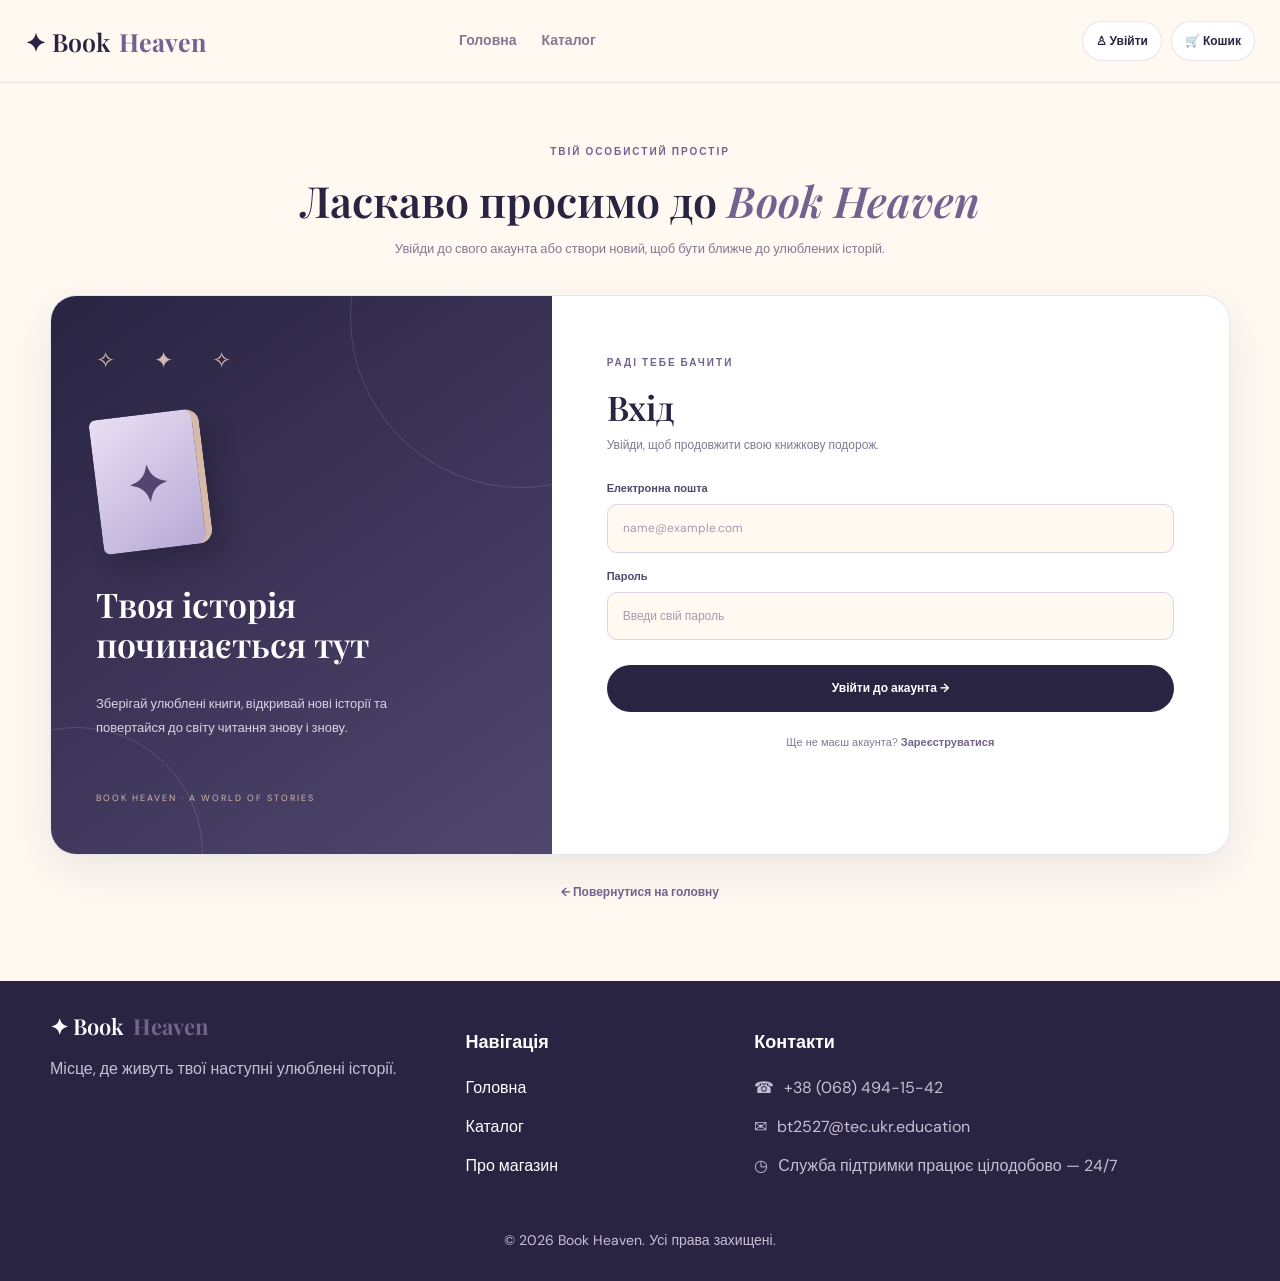
==== account.html @ 3301748d "Add files via upload" ====
<!DOCTYPE html>
<html lang="uk">
<head>
    <meta charset="UTF-8">
    <meta name="viewport" content="width=device-width, initial-scale=1.0">
    <title>Мій акаунт — Book Heaven</title>
    <link rel="stylesheet" href="css/style.css">
</head>
<body>

<header class="site-header">
    <div class="header-inner">
        <a href="index.html" class="logo">✦ Book <b>Heaven</b></a>

        <nav class="main-nav">
            <a href="index.html">Головна</a>
            <a href="catalog.html">Каталог</a>
        </nav>

        <div class="header-actions">
            <button class="header-action" id="user-button">♙ Увійти</button>
            <button class="header-action" onclick="window.location.href='cart.html'">
                🛒 Кошик
            </button>
        </div>
    </div>
</header>

<main class="account-page">

    <div class="account-heading">
        <span class="eyebrow">ТВІЙ ОСОБИСТИЙ ПРОСТІР</span>
        <h1>Ласкаво просимо до <span>Book Heaven</span></h1>
        <p>Увійди до свого акаунта або створи новий, щоб бути ближче до улюблених історій.</p>
    </div>

    <section class="account-card" id="account-card">

        <div class="account-decoration">
            <div class="account-decoration-stars">✧　✦　✧</div>
            <div class="account-decoration-book">✦</div>

            <h2>Твоя історія<br>починається тут</h2>

            <p>
                Зберігай улюблені книги, відкривай нові історії
                та повертайся до світу читання знову і знову.
            </p>

            <div class="account-decoration-bottom">
                BOOK HEAVEN · A WORLD OF STORIES
            </div>
        </div>

        <div class="account-form-side">

            <div id="auth-section">

                <span class="eyebrow" id="account-eyebrow">РАДІ ТЕБЕ БАЧИТИ</span>
                <h2 id="account-title">Вхід</h2>
                <p class="account-subtitle" id="account-subtitle">
                    Увійди, щоб продовжити свою книжкову подорож.
                </p>

                <form id="account-login-form">

                    <label for="account-login-email">Електронна пошта</label>
                    <input
                        type="email"
                        id="account-login-email"
                        placeholder="name@example.com"
                        required
                    >

                    <label for="account-login-password">Пароль</label>
                    <input
                        type="password"
                        id="account-login-password"
                        placeholder="Введи свій пароль"
                        required
                    >

                    <button class="primary-button full-button" type="submit">
                        Увійти до акаунта →
                    </button>

                    <p class="account-switch">
                        Ще не маєш акаунта?
                        <button type="button" id="show-register">
                            Зареєструватися
                        </button>
                    </p>

                </form>

                <form id="account-register-form" hidden>

                    <label for="account-register-name">Твоє ім'я</label>
                    <input
                        type="text"
                        id="account-register-name"
                        placeholder="Як до тебе звертатися?"
                        required
                    >

                    <label for="account-register-email">Електронна пошта</label>
                    <input
                        type="email"
                        id="account-register-email"
                        placeholder="name@example.com"
                        required
                    >

                    <label for="account-register-password">Пароль</label>
                    <input
                        type="password"
                        id="account-register-password"
                        placeholder="Мінімум 4 символи"
                        minlength="4"
                        required
                    >

                    <label for="account-register-confirm">Повтори пароль</label>
                    <input
                        type="password"
                        id="account-register-confirm"
                        placeholder="Введи пароль ще раз"
                        minlength="4"
                        required
                    >

                    <button class="primary-button full-button" type="submit">
                        Створити акаунт →
                    </button>

                    <p class="account-switch">
                        Вже маєш акаунт?
                        <button type="button" id="show-login">
                            Увійти
                        </button>
                    </p>

                </form>

            </div>

            <div class="account-welcome" id="account-welcome" hidden>
                <div class="account-welcome-icon">✦</div>
                <span class="eyebrow">ТИ ВЖЕ З НАМИ</span>
                <h2>Вітаємо, <span id="welcome-name"></span>!</h2>
                <p>
                    Твій особистий простір Book Heaven готовий.
                    Повертайся до каталогу та обирай наступну історію.
                </p>

                <a href="catalog.html" class="primary-button full-button">
                    Перейти до каталогу →
                </a>

                <button class="account-logout" id="account-logout">
                    Вийти з акаунта
                </button>
            </div>

            <p class="account-demo-note">
                
            </p>

        </div>
    </section>

    <a href="index.html" class="account-back">← Повернутися на головну</a>

</main>

<div id="site-footer"></div>

<script src="js/account.js"></script>
<script src="js/footer.js"></script>

</body>
</html>
---- css/style.css ----
@import url('https://fonts.googleapis.com/css2?family=DM+Sans:wght@400;500;600;700&family=Playfair+Display:wght@500;600;700&display=swap');

:root {
    --pearl: #FFF9F2;
    --mist: #E9DFF3;
    --lilac: #B7A9D5;
    --lavender: #71638F;
    --night: #292442;
    --stardust: #D6B9A8;
    --white: #fff;
    --muted: #817991;
    --line: rgba(113,99,143,.16);
    --shadow: 0 16px 45px rgba(41,36,66,.09);
}

* { box-sizing: border-box; }

html {
    scroll-behavior: smooth;
    scroll-padding-top: 105px;
}

body {
    margin: 0;
    background: var(--pearl);
    color: var(--night);
    font-family: 'DM Sans', Arial, sans-serif;
    line-height: 1.55;
}

a { color: inherit; text-decoration: none; }
button, input { font: inherit; }
button { cursor: pointer; }

.site-header {
    position: sticky;
    top: 0;
    z-index: 30;
    background: rgba(255,249,242,.96);
    backdrop-filter: blur(15px);
    border-bottom: 1px solid var(--line);
}

.header-inner {
    max-width: 1240px;
    min-height: 82px;
    margin: auto;
    padding: 12px 30px;
    display: flex;
    align-items: center;
    gap: 32px;
}

.logo {
    display: inline-flex;
    align-items: center;
    gap: 9px;
    white-space: nowrap;
    font: 600 25px 'Playfair Display', Georgia, serif;
}

.logo b { color: var(--lavender); }
.logo-mark { color: var(--stardust); font-size: 27px; }

.main-nav {
    display: flex;
    align-items: center;
    gap: 34px;
    margin: 0 auto;
}

.nav-link, .main-nav a {
    font-size: 14px;
    font-weight: 600;
    color: var(--muted);
}

.main-nav a:hover, .main-nav .active {
    color: var(--lavender);
}

.header-actions {
    display: flex;
    align-items: center;
    justify-content: flex-end;
    gap: 9px;
}

.header-action {
    display: inline-flex;
    align-items: center;
    gap: 7px;
    padding: 10px 13px;
    border: 1px solid var(--line);
    border-radius: 999px;
    background: #fff;
    color: var(--night);
    font-size: 12px;
    font-weight: 700;
    white-space: nowrap;
    transition: .2s;
}

.header-action:hover {
    background: var(--mist);
    border-color: var(--lilac);
    transform: translateY(-1px);
}

.hero {
    max-width: 1240px;
    min-height: 445px;
    margin: 30px auto 28px;
    padding: 55px 70px;
    border-radius: 30px;
    background: linear-gradient(115deg,#E9DFF3 0%,#F2EAF2 54%,#F8EDE4 100%);
    display: grid;
    grid-template-columns: 1.05fr .95fr;
    align-items: center;
    overflow: hidden;
}

.hero-copy { max-width: 590px; position: relative; z-index: 2; }
.eyebrow { color: var(--lavender); font-size: 10px; font-weight: 700; letter-spacing: 2px; }

.hero h1 {
    margin: 14px 0 16px;
    font: 600 clamp(39px,4.6vw,59px)/1.1 'Playfair Display',Georgia,serif;
}

.hero h1 span, .section-heading h2 span,
.section-title-row h2 span, .about-content h2 span {
    color: var(--lavender);
    font-style: italic;
}

.hero-copy > p { max-width: 490px; color: #625B75; font-size: 14px; }

.hero-buttons { display: flex; align-items: center; gap: 12px; flex-wrap: wrap; }

.primary-button {
    display: inline-flex;
    align-items: center;
    justify-content: center;
    padding: 13px 22px;
    border: 0;
    border-radius: 999px;
    background: var(--night);
    color: #fff;
    font-size: 12px;
    font-weight: 700;
    transition: .2s;
}

.primary-button:hover { background: var(--lavender); transform: translateY(-2px); }

.secondary-button {
    padding: 12px 19px;
    border: 1px solid rgba(113,99,143,.3);
    border-radius: 999px;
    font-size: 12px;
    font-weight: 700;
}

.hero-note { margin-top: 25px; color: #827992; font-size: 10px; }

.hero-art { height: 320px; position: relative; display: grid; place-items: center; }
.hero-glow { position: absolute; width: 300px; height: 300px; border-radius: 50%; background: rgba(255,255,255,.48); }
.hero-orbit { position: absolute; width: 365px; height: 245px; border: 1px solid rgba(113,99,143,.2); border-radius: 50%; transform: rotate(-23deg); }

.hero-book {
    position: absolute;
    bottom: 45px;
    width: 145px;
    height: 220px;
    border-radius: 5px 12px 12px 5px;
    box-shadow: 12px 15px 24px rgba(41,36,66,.2);
    display: flex;
    flex-direction: column;
    align-items: center;
    justify-content: center;
    text-align: center;
    letter-spacing: 2px;
}

.book-one { left: calc(50% + 30px); bottom: 56px; background: #D6B9A8; color: #704E50; transform: rotate(12deg); }
.book-two { left: calc(50% - 48px); bottom: 45px; background: #8C7EA9; color: #fff; transform: rotate(5deg); }
.book-three { left: calc(50% - 122px); background: #292442; color: #F8EDE4; border-right: 8px solid #51466F; transform: rotate(-5deg); }
.hero-book span { font: 600 19px/1.35 'Playfair Display',Georgia,serif; }
.hero-book strong { font: 600 23px/1.15 'Playfair Display',Georgia,serif; }
.hero-book small { margin-top: 14px; font-size: 8px; }
.cover-flower { font-size: 28px; color: var(--stardust); margin-bottom: 12px; }
.floating-star { position: absolute; color: #fff; font-size: 30px; z-index: 2; }
.star-a { top: 20px; right: 35px; }
.star-b { bottom: 20px; left: 30px; color: var(--stardust); }

.quick-categories {
    max-width: 1240px;
    margin: 0 auto;
    padding: 0 30px;
    display: grid;
    grid-template-columns: repeat(4,minmax(0,1fr));
    gap: 14px;
}

.category-card {
    min-height: 88px;
    padding: 15px 14px;
    display: flex;
    align-items: center;
    gap: 11px;
    border: 1px solid var(--line);
    border-radius: 17px;
    background: #fff;
    transition: .2s;
}

.category-card:hover { transform: translateY(-3px); box-shadow: var(--shadow); }

.category-symbol {
    width: 42px;
    height: 42px;
    flex: 0 0 42px;
    display: grid;
    place-items: center;
    border-radius: 13px;
    background: var(--mist);
    color: var(--lavender);
    font-size: 21px;
}

.category-sale .category-symbol { background: #F4E8E1; color: #A87969; }
.category-new .category-symbol { background: #F1E7EE; color: #9A718D; }
.category-ebook .category-symbol { background: #E6ECE8; color: #6E8878; }
.category-copy { min-width: 0; }
.category-card b { display: block; font-size: 12px; }
.category-card small { display: block; margin-top: 2px; color: var(--muted); font-size: 10px; }
.category-arrow { margin-left: auto; color: var(--lavender); font-size: 17px; }

.search-section, .books-section, .feature-section, .about-section {
    max-width: 1240px;
    margin: 0 auto;
    padding: 78px 30px 0;
    scroll-margin-top: 100px;
}

.section-heading { text-align: center; }

.section-heading h2, .section-title-row h2, .about-content h2 {
    margin: 8px 0 7px;
    font: 600 35px/1.2 'Playfair Display',Georgia,serif;
}

.section-heading p { color: var(--muted); font-size: 12px; }

.search-box {
    max-width: 670px;
    margin: 23px auto 0;
    padding: 7px 8px 7px 17px;
    display: flex;
    align-items: center;
    gap: 12px;
    border: 1px solid var(--line);
    border-radius: 999px;
    background: #fff;
    box-shadow: 0 8px 25px rgba(41,36,66,.05);
}

.search-icon { color: var(--lavender); font-size: 27px; }
.search-box input { min-width: 0; flex: 1; border: 0; outline: 0; background: transparent; font-size: 12px; }
.search-box button { padding: 11px 20px; border: 0; border-radius: 999px; background: var(--lavender); color: #fff; font-size: 11px; font-weight: 700; }
.search-results:not(:empty) { margin-top: 27px; }

.feature-section { padding-top: 62px; }

.feature-banner {
    min-height: 220px;
    padding: 38px 50px;
    display: flex;
    align-items: center;
    justify-content: space-between;
    gap: 20px;
    border-radius: 25px;
    background: linear-gradient(110deg,#292442,#51466F);
    color: #fff;
    overflow: hidden;
}

.feature-copy .eyebrow { color: #D6B9A8; }
.feature-banner h2 { font: 600 32px/1.15 'Playfair Display',Georgia,serif; }
.feature-banner p { max-width: 490px; color: #D9D3E4; font-size: 12px; }
.feature-link { color: #E9DFF3; font-size: 11px; font-weight: 700; }

.feature-art { width: 210px; height: 160px; position: relative; flex: 0 0 210px; }
.feature-moon { position: absolute; top: -8px; right: 27px; color: #D6B9A8; font-size: 75px; }
.feature-spark { position: absolute; top: 15px; left: 12px; color: #E9DFF3; font-size: 30px; }
.feature-book-shape {
    position: absolute;
    bottom: 3px;
    left: 25px;
    width: 145px;
    height: 95px;
    border-radius: 8px 8px 15px 15px;
    background: linear-gradient(135deg,#E9DFF3,#B7A9D5);
    transform: skewY(-9deg);
}

.books-section { padding-top: 73px; }
.section-title-row { display: flex; align-items: end; justify-content: space-between; gap: 20px; margin-bottom: 23px; }
.section-note, .text-link { color: var(--muted); font-size: 11px; }

.seasonal-panel {
    min-height: 125px;
    padding: 22px 26px;
    display: flex;
    align-items: center;
    gap: 18px;
    border: 1px dashed #C9BDD9;
    border-radius: 18px;
    background: rgba(233,223,243,.35);
}

.seasonal-icon {
    width: 54px;
    height: 54px;
    flex: 0 0 54px;
    display: grid;
    place-items: center;
    border-radius: 17px;
    background: #fff;
    color: var(--lavender);
    font-size: 27px;
}

.seasonal-panel h3 { margin: 0 0 4px; font: 600 18px 'Playfair Display',Georgia,serif; }
.seasonal-panel p { max-width: 680px; margin: 0; color: var(--muted); font-size: 11px; }
.seasonal-panel .text-link { margin-left: auto; white-space: nowrap; }

.book-grid { display: grid; grid-template-columns: repeat(3,minmax(0,1fr)); gap: 20px; }

.book-card {
    position: relative;
    overflow: hidden;
    border: 1px solid var(--line);
    border-radius: 18px;
    background: #fff;
    transition: .2s;
}

.book-card > .sale-badge {
    position: absolute;
    top: 12px;
    right: 12px;
    left: auto;
    z-index: 10;
    display: inline-block;
    width: auto;
    padding: 8px 13px;
    background: #e53945;
    color: #ffffff;
    border: none;
    border-radius: 6px;
    font-family: 'DM Sans', Arial, sans-serif;
    font-size: 12px;
    font-weight: 700;
    letter-spacing: 1px;
    box-shadow: 0 3px 10px rgba(229, 57, 69, 0.3);
}

.book-card:hover { transform: translateY(-4px); box-shadow: var(--shadow); }

.book-cover {
    height: 225px;
    display: grid;
    place-items: center;
    overflow: hidden;
    background: linear-gradient(140deg,#E9DFF3,#F7EDE5);
}

.book-cover img { width: 100%; height: 100%; object-fit: contain; }

.book-cover.no-image:after {
    content: "✦ BOOK HEAVEN ✦";
    color: var(--lavender);
    font: 600 16px 'Playfair Display',Georgia,serif;
    letter-spacing: 2px;
}

.book-info { padding: 16px; }
.book-info h3 { min-height: 42px; margin: 0 0 4px; font: 600 16px/1.25 'Playfair Display',Georgia,serif; }
.book-info p { min-height: 18px; margin: 0 0 9px; color: var(--muted); font-size: 11px; }
.book-info > strong { color: var(--lavender); font-size: 14px; }
.book-actions { display: flex; flex-wrap: wrap; gap: 7px; margin-top: 13px; }
.book-actions button { padding: 8px 10px; border: 1px solid var(--line); border-radius: 999px; background: #fff; font-size: 10px; font-weight: 700; }
.book-actions button:first-child { border-color: var(--night); background: var(--night); color: #fff; }

.ebooks-section { padding-bottom: 70px; }

.about-section {
    padding-top: 15px;
    padding-bottom: 82px;
    display: grid;
    grid-template-columns: 130px 1fr;
    align-items: center;
    gap: 30px;
}

.about-mark {
    width: 110px;
    height: 110px;
    display: grid;
    place-items: center;
    border-radius: 35px;
    background: linear-gradient(145deg,#E9DFF3,#F4E8E1);
    color: var(--lavender);
    font-size: 55px;
}

.about-content h2 { margin: 8px 0 13px; }
.about-content p { max-width: 850px; color: #6F687D; font-size: 12px; }

.site-footer { background: var(--night); color: #fff; }

.footer-inner {
    max-width: 1240px;
    margin: auto;
    padding: 30px;
    display: flex;
    align-items: center;
    justify-content: space-between;
    gap: 22px;
}

.footer-logo { font-size: 22px; }
.footer-inner p, .footer-links a, .copyright { color: #C7C0D5; font-size: 10px; }
.footer-links { display: flex; gap: 20px; }

.modal {
    display: none;
    position: fixed;
    inset: 0;
    z-index: 60;
    padding: 20px;
    align-items: center;
    justify-content: center;
    background: rgba(27,23,43,.56);
    backdrop-filter: blur(5px);
}

.modal.open { display: flex; }

.modal-content {
    position: relative;
    width: min(560px,100%);
    max-height: 88vh;
    overflow-y: auto;
    padding: 34px;
    border-radius: 22px;
    background: var(--pearl);
}

.modal-content h2 { font: 600 30px 'Playfair Display',Georgia,serif; }

.close-button {
    position: absolute;
    top: 15px;
    right: 17px;
    width: 34px;
    height: 34px;
    border: 0;
    border-radius: 50%;
    background: var(--mist);
    color: var(--night);
    font-size: 23px;
}

.cart-item {
    display: grid;
    grid-template-columns: 55px 1fr auto;
    align-items: center;
    gap: 13px;
    padding: 12px 0;
    border-bottom: 1px solid var(--line);
}

.cart-item img { width: 55px; height: 66px; object-fit: contain; background: var(--mist); }
.cart-item h3 { margin: 0; font: 600 14px 'Playfair Display',Georgia,serif; }
.cart-item p { color: var(--lavender); font-size: 12px; }
.cart-item button { border: 0; background: transparent; color: #A16F72; font-size: 11px; }

.cart-summary { display: flex; justify-content: space-between; padding: 18px 0; }
.cart-summary strong { color: var(--lavender); font-size: 18px; }
.full-button { width: 100%; }
.demo-note { color: var(--muted); font-size: 10px; }

#book-details { text-align: center; }
#book-details img { width: 150px; height: 190px; object-fit: contain; }
#book-details strong { display: block; margin-bottom: 18px; color: var(--lavender); }

.auth-content label { display: block; margin: 13px 0 5px; color: var(--muted); font-size: 11px; font-weight: 700; }
.auth-content input { width: 100%; padding: 12px 14px; border: 1px solid var(--line); border-radius: 10px; outline: none; background: #fff; }
.auth-content form .primary-button { margin-top: 18px; }
.form-switch { text-align: center; font-size: 11px; }
.form-switch button { border: 0; background: none; color: var(--lavender); font-weight: 700; }
[hidden] { display: none !important; }

@media(max-width:900px) {
    .header-inner { flex-wrap: wrap; gap: 12px; }
    .main-nav { order: 3; width: 100%; justify-content: center; margin: 0; }
    .header-actions { margin-left: auto; }
    .hero { margin: 20px 16px; padding: 40px 30px; }
    .quick-categories { grid-template-columns: repeat(2,1fr); padding: 0 16px; }
    .search-section,.books-section,.feature-section,.about-section { padding-left: 16px; padding-right: 16px; }
    .book-grid { grid-template-columns: repeat(2,minmax(0,1fr)); }
}

@media(max-width:600px) {
    .header-inner { padding: 12px 14px; }
    .logo { font-size: 21px; }
    .header-actions { width: 100%; justify-content: center; gap: 5px; }
    .header-action { padding: 8px 9px; font-size: 10px; }
    .hero { grid-template-columns: 1fr; padding: 32px 23px 10px; }
    .hero h1 { font-size: 40px; }
    .hero-art { height: 255px; transform: scale(.88); }
    .quick-categories { gap: 9px; }
    .category-card { padding: 11px 8px; gap: 7px; }
    .category-symbol { width: 34px; height: 34px; flex-basis: 34px; }
    .category-card b { font-size: 10px; }
    .category-card small { font-size: 9px; }
    .section-heading h2,.section-title-row h2,.about-content h2 { font-size: 28px; }
    .section-title-row { align-items: start; flex-direction: column; }
    .book-grid { gap: 11px; }
    .book-cover { height: 165px; }
    .book-info { padding: 11px; }
    .book-info h3 { font-size: 13px; }
    .feature-banner { padding: 27px 23px; }
    .feature-art { display: none; }
    .seasonal-panel { align-items: flex-start; flex-wrap: wrap; padding: 18px; }
    .about-section { grid-template-columns: 1fr; gap: 15px; padding-bottom: 55px; }
    .about-mark { width: 70px; height: 70px; font-size: 35px; }
    .footer-inner { flex-direction: column; text-align: center; }
    .footer-links { justify-content: center; }
    .modal-content { padding: 28px 20px; }
}

/* =====================================
   BOOK HEAVEN — ЄДИНИЙ СТИЛЬ КАТАЛОГУ
===================================== */

.catalog-header {
    min-height: 86px;
    padding: 0 max(30px, calc((100% - 1440px) / 2));
    box-sizing: border-box;
    display: flex;
    align-items: center;
    justify-content: space-between;
    gap: 30px;
    background: #FFF9F2;
    border-bottom: 1px solid #E9DFF3;
}

.catalog-logo {
    color: #292442;
    font-family: Georgia, serif;
    font-size: 30px;
    font-weight: normal;
    text-decoration: none;
    white-space: nowrap;
}

.catalog-logo:first-letter {
    color: #D6B9A8;
}

.catalog-nav {
    display: flex;
    align-items: center;
    justify-content: center;
    gap: 38px;
    flex: 1;
}

.catalog-nav a {
    color: #71638F;
    font-size: 16px;
    font-weight: 600;
    text-decoration: none;
    transition: .2s;
}

.catalog-nav a:hover,
.catalog-nav a.active {
    color: #292442;
}

.catalog-actions {
    display: flex;
    align-items: center;
    justify-content: flex-end;
    gap: 12px;
    margin-left: auto;
}

.catalog-actions .header-pill {
    display: flex;
    align-items: center;
    justify-content: center;
    gap: 9px;
    padding: 13px 18px;
    background: #FFFFFF;
    border: 1px solid #E9DFF3;
    border-radius: 30px;
    color: #292442;
    font-size: 14px;
    font-weight: 600;
    white-space: nowrap;
    cursor: pointer;
    transition: .2s;
}

.catalog-actions .header-pill:hover {
    background: #F3EDF8;
    transform: translateY(-2px);
}

.catalog-actions .header-pill span {
    display: inline-flex;
    align-items: center;
    justify-content: center;
    width: 21px;
    height: 21px;
    border-radius: 50%;
    background: #E9DFF3;
    color: #71638F;
    font-size: 12px;
}

/* Основне розташування */

.catalog-layout {
    display: grid;
    grid-template-columns: 270px minmax(0, 1fr);
    max-width: 1600px;
    margin: 0 auto;
    min-height: calc(100vh - 86px);
    background: #FFF9F2;
}

/* Бічна панель фільтрів */

.filters {
    background: #F0EAF6;
    padding: 20px 15px;
    border-right: 1px solid #E9DFF3;
}

.filter-section {
    padding: 20px 12px;
    border-bottom: 1px solid #DED4E9;
}

.filter-title {
    display: block;
    margin: -20px -12px 17px;
    padding: 15px 12px;
    background: #E5DCEF;
    color: #71638F;
    font-family: Georgia, serif;
    font-size: 22px;
    font-style: italic;
}

.filter-option {
    display: flex;
    align-items: center;
    gap: 11px;
    margin: 14px 0;
    color: #292442;
    font-size: 14px;
    cursor: pointer;
}

.filter-option input {
    width: 18px;
    height: 18px;
    accent-color: #71638F;
    cursor: pointer;
}

.filter-search,
.price-input {
    width: 100%;
    min-width: 0;
    padding: 13px;
    box-sizing: border-box;
    border: 1px solid #E9DFF3;
    border-radius: 9px;
    background: #FFFFFF;
    color: #292442;
    font-size: 14px;
    outline: none;
}

.filter-search:focus,
.price-input:focus {
    border-color: #B7A9D5;
    box-shadow: 0 0 0 3px rgba(183,169,213,.2);
}

.price-fields {
    display: flex;
    align-items: center;
    gap: 8px;
}

.price-arrow {
    color: #71638F;
}

.price-caption {
    margin-top: 9px;
    color: #71638F;
    font-size: 11px;
    text-align: center;
}

/* Основна частина каталогу */

.catalog-main {
    min-width: 0;
    padding: 30px;
    background: #FFF9F2;
}

.category-tabs {
    display: grid;
    grid-template-columns: repeat(4, minmax(0, 1fr));
    gap: 14px;
    margin-bottom: 32px;
}

.category-tab {
    min-height: 65px;
    padding: 12px;
    border: 1px solid #E9DFF3;
    border-radius: 16px;
    background: #FFFFFF;
    color: #71638F;
    font-size: 15px;
    font-weight: 600;
    cursor: pointer;
    transition: .2s;
}

.category-tab:hover {
    background: #F3EDF8;
    transform: translateY(-2px);
}

.category-tab.active {
    background: #71638F;
    border-color: #71638F;
    color: #FFFFFF;
}

.catalog-heading {
    margin: 0 0 23px;
    color: #292442;
    font-family: Georgia, serif;
    font-size: 30px;
}

/* Картки книг */

.catalog-results {
    display: grid;
    grid-template-columns: repeat(auto-fill, minmax(190px, 1fr));
    gap: 20px;
}

.catalog-book {
    position: relative;
    display: flex;
    flex-direction: column;
    min-width: 0;
    padding: 16px;
    border: 1px solid #EEE6F0;
    border-radius: 17px;
    background: #FFFFFF;
    box-shadow: 0 5px 18px rgba(41,36,66,.06);
    transition: .25s;
}

.catalog-book:hover {
    transform: translateY(-4px);
    box-shadow: 0 9px 24px rgba(41,36,66,.11);
}

.catalog-book img {
    display: block;
    width: 100%;
    height: 230px;
    margin: 0 auto 14px;
    object-fit: contain;
    border-radius: 8px;
}

.catalog-book h3 {
    margin: 5px 0 9px;
    color: #292442;
    font-size: 17px;
    line-height: 1.4;
}

.catalog-book p {
    margin: 5px 0;
    color: #71638F;
    font-size: 14px;
    line-height: 1.5;
}

.catalog-book .book-price {
    margin: 13px 0;
    color: #292442;
    font-size: 19px;
    font-weight: 700;
}

.catalog-book-buttons {
    display: flex;
    align-items: center;
    gap: 7px;
    margin-top: auto;
}

.catalog-book-buttons button {
    min-height: 43px;
    padding: 10px 13px;
    border: none;
    border-radius: 9px;
    background: #E9DFF3;
    color: #292442;
    font-size: 15px;
    cursor: pointer;
    transition: .2s;
}

.catalog-book-buttons button:hover {
    background: #D6C9E7;
}

.catalog-book-buttons .add-button {
    flex: 1;
    background: #71638F;
    color: #FFFFFF;
    font-size: 14px;
}

.catalog-book-buttons .add-button:hover {
    background: #292442;
}

.empty-catalog {
    grid-column: 1 / -1;
    padding: 35px;
    border-radius: 15px;
    background: #F0EAF6;
    color: #71638F;
    text-align: center;
    font-size: 17px;
}

/* Модальні вікна */

.catalog-modal {
    display: none;
    position: fixed;
    inset: 0;
    z-index: 1000;
    align-items: center;
    justify-content: center;
    padding: 20px;
    background: rgba(41,36,66,.55);
}

.catalog-modal.show {
    display: flex;
}

.catalog-modal-box {
    width: min(500px, 100%);
    max-height: 85vh;
    overflow-y: auto;
    padding: 28px;
    border-radius: 18px;
    background: #FFF9F2;
    color: #292442;
    box-shadow: 0 15px 50px rgba(41,36,66,.2);
}

.catalog-close {
    float: right;
    border: none;
    background: transparent;
    color: #71638F;
    font-size: 27px;
    cursor: pointer;
}

/* Адаптація під телефон */

@media (max-width: 1050px) {
    .catalog-header {
        flex-wrap: wrap;
        padding: 15px 22px;
    }

    .catalog-nav {
        flex: initial;
    }

    .catalog-layout {
        grid-template-columns: 230px minmax(0, 1fr);
    }

    .category-tabs {
        grid-template-columns: repeat(2, minmax(0, 1fr));
    }
}

@media (max-width: 650px) {
    .catalog-header {
        justify-content: center;
        gap: 15px;
    }

    .catalog-logo {
        font-size: 25px;
    }

    .catalog-nav {
        gap: 18px;
    }

    .catalog-actions {
        width: 100%;
        justify-content: center;
        flex-wrap: wrap;
    }

    .catalog-layout {
        display: block;
    }

    .filters {
        display: grid;
        grid-template-columns: repeat(2, minmax(0, 1fr));
    }

    .catalog-main {
        padding: 18px 12px;
    }

    .category-tabs {
        gap: 9px;
    }

    .category-tab {
        font-size: 13px;
    }

    .catalog-results {
        grid-template-columns: repeat(2, minmax(0, 1fr));
        gap: 12px;
    }

    .catalog-book {
        padding: 10px;
    }

    .catalog-book img {
        height: 170px;
    }
}

/* АКЦІЙНА ПЛАШКА В КАТАЛОЗІ */
.catalog-book > .sale-badge {
    position: absolute;
    top: 12px;
    right: 12px;
    left: auto;
    z-index: 10;
    display: inline-block;
    width: auto;
    padding: 8px 13px;
    border: none;
    border-radius: 6px;
    background: #e53945;
    color: #ffffff;
    font-family: 'DM Sans', Arial, sans-serif;
    font-size: 12px;
    font-weight: 700;
    letter-spacing: 1px;
    box-shadow: 0 3px 10px rgba(229, 57, 69, 0.3);
}
/* =====================================
   ОКРЕМА СТОРІНКА КОШИКА BOOK HEAVEN
===================================== */

.cart-page {
    max-width: 1200px;
    width: 90%;
    margin: 70px auto 100px;
    min-height: 500px;
}

.cart-page-heading {
    text-align: center;
    margin-bottom: 55px;
}

.cart-page-heading h1 {
    font-family: "Playfair Display", serif;
    font-size: 48px;
    color: #292442;
    margin: 12px 0;
}

.cart-page-heading h1 span,
.checkout-content h2 span,
.order-success h2 span {
    color: #8d78b5;
}

.cart-page-heading p {
    color: #71638F;
}

.cart-layout {
    display: grid;
    grid-template-columns: minmax(0, 1fr) 340px;
    gap: 35px;
    align-items: start;
}

.cart-products,
.cart-checkout {
    background: #fff;
    border: 1px solid #E9DFF3;
    border-radius: 20px;
    padding: 28px;
    box-shadow: 0 8px 30px rgba(41, 36, 66, 0.05);
}

.cart-section-heading {
    display: flex;
    justify-content: space-between;
    align-items: center;
    gap: 15px;
    margin-bottom: 25px;
}

.cart-section-heading h2,
.cart-checkout h2 {
    font-family: "Playfair Display", serif;
    color: #292442;
    font-size: 25px;
    margin: 0;
}

.cart-section-heading a {
    color: #8d78b5;
    text-decoration: none;
    font-size: 14px;
}

.cart-page-item {
    display: grid;
    grid-template-columns: 100px minmax(0, 1fr) auto;
    gap: 22px;
    align-items: center;
    padding: 22px 0;
    border-bottom: 1px solid #eee8f3;
}

.cart-product-image {
    width: 100px;
    height: 135px;
    background: #F5EFF9;
    border-radius: 10px;
    overflow: hidden;
}

.cart-product-image img {
    width: 100%;
    height: 100%;
    object-fit: cover;
}

.cart-product-info h3 {
    color: #292442;
    font-size: 17px;
    margin: 0 0 7px;
}

.cart-product-info p {
    color: #827991;
    font-size: 13px;
    margin: 0 0 12px;
}

.cart-product-price,
.cart-product-prices strong {
    color: #71638F;
    font-size: 16px;
}

.cart-product-prices {
    display: flex;
    gap: 10px;
    align-items: center;
    margin-bottom: 12px;
}

.cart-product-prices del {
    color: #aaa;
    font-size: 13px;
}

.cart-quantity {
    display: inline-flex;
    align-items: center;
    gap: 15px;
    border: 1px solid #E9DFF3;
    border-radius: 9px;
    padding: 4px 8px;
    margin-top: 10px;
}

.cart-quantity button {
    border: none;
    background: transparent;
    color: #71638F;
    font-size: 21px;
    cursor: pointer;
    width: 25px;
    height: 27px;
}

.cart-quantity button:hover {
    color: #292442;
}

.cart-quantity span {
    min-width: 15px;
    text-align: center;
    color: #292442;
}

.cart-product-end {
    display: flex;
    flex-direction: column;
    align-items: flex-end;
    gap: 18px;
}

.cart-subtotal {
    color: #292442;
    white-space: nowrap;
}

.cart-remove {
    border: none;
    background: transparent;
    color: #b36b78;
    cursor: pointer;
    font-size: 13px;
}

.cart-remove:hover {
    text-decoration: underline;
}

.cart-checkout {
    position: sticky;
    top: 25px;
}

.cart-checkout h2 {
    margin: 10px 0 25px;
}

.cart-total-row {
    display: flex;
    justify-content: space-between;
    gap: 15px;
    padding: 15px 0;
    color: #71638F;
    border-bottom: 1px solid #eee8f3;
}

.cart-total-row strong {
    color: #292442;
}

.cart-total-final {
    margin-bottom: 25px;
    border-bottom: none;
    font-size: 17px;
}

.cart-total-final strong {
    color: #8d78b5;
    font-size: 21px;
}

.cart-checkout .demo-note {
    color: #999;
    font-size: 12px;
    line-height: 1.5;
    text-align: center;
    margin-top: 15px;
}

.cart-checkout button:disabled {
    opacity: 0.5;
    cursor: not-allowed;
}

.cart-empty {
    text-align: center;
    padding: 55px 20px;
}

.cart-empty-icon {
    font-size: 55px;
    color: #B7A9D5;
    margin-bottom: 15px;
}

.cart-empty h3 {
    font-family: "Playfair Display", serif;
    color: #292442;
    font-size: 24px;
}

.cart-empty p {
    color: #827991;
    margin-bottom: 25px;
}

/* ФОРМА ОФОРМЛЕННЯ */

.checkout-content {
    max-width: 650px;
    width: 92%;
    max-height: 90vh;
    overflow-y: auto;
}

.checkout-content h2 {
    font-family: "Playfair Display", serif;
    color: #292442;
    font-size: 30px;
    margin: 10px 0;
}

.checkout-description {
    color: #827991;
    font-size: 14px;
    margin-bottom: 25px;
}

.checkout-form-grid {
    display: grid;
    grid-template-columns: 1fr 1fr;
    gap: 17px;
}

.checkout-field {
    display: flex;
    flex-direction: column;
    gap: 7px;
}

.checkout-field-full {
    grid-column: 1 / -1;
}

.checkout-field label {
    color: #51476b;
    font-size: 13px;
    font-weight: 600;
}

.checkout-field input,
.checkout-field textarea {
    width: 100%;
    box-sizing: border-box;
    border: 1px solid #ddd3e9;
    border-radius: 9px;
    padding: 12px;
    background: #fff;
    color: #292442;
    font-family: "DM Sans", sans-serif;
    outline: none;
}

.checkout-field input:focus,
.checkout-field textarea:focus {
    border-color: #9b88c0;
    box-shadow: 0 0 0 3px rgba(183, 169, 213, 0.15);
}

.checkout-field textarea {
    resize: vertical;
}

.checkout-content form > button {
    margin-top: 24px;
}

/* ПІДТВЕРДЖЕННЯ ЗАМОВЛЕННЯ */

.order-success {
    text-align: center;
    background: #fff;
    border: 1px solid #E9DFF3;
    border-radius: 22px;
    padding: 60px 25px;
    max-width: 650px;
    margin: 0 auto 70px;
    box-shadow: 0 8px 30px rgba(41, 36, 66, 0.05);
}

.order-success[hidden] {
    display: none;
}

.success-symbol {
    font-size: 55px;
    color: #9b88c0;
    margin-bottom: 15px;
}

.order-success h2 {
    font-family: "Playfair Display", serif;
    color: #292442;
    font-size: 32px;
}

.order-success p {
    color: #827991;
    line-height: 1.7;
    margin: 15px auto 25px;
    max-width: 430px;
}

/* ПОСИЛАННЯ НА КОШИК У ШАПЦІ */

.cart-page-link {
    text-decoration: none;
}

/* АДАПТАЦІЯ ДЛЯ ТЕЛЕФОНІВ */

@media (max-width: 800px) {
    .cart-layout {
        grid-template-columns: 1fr;
    }

    .cart-checkout {
        position: static;
    }
}

@media (max-width: 550px) {
    .cart-page {
        margin-top: 40px;
    }

    .cart-page-heading h1 {
        font-size: 36px;
    }

    .cart-products,
    .cart-checkout {
        padding: 18px;
    }

    .cart-page-item {
        grid-template-columns: 75px minmax(0, 1fr);
        gap: 13px;
    }

    .cart-product-image {
        width: 75px;
        height: 105px;
    }

    .cart-product-end {
        grid-column: 2;
        flex-direction: row;
        justify-content: space-between;
        align-items: center;
    }

    .cart-section-heading {
        align-items: flex-start;
        flex-direction: column;
    }

    .checkout-form-grid {
        grid-template-columns: 1fr;
    }

    .checkout-field-full {
        grid-column: auto;
    }
}

/* ==========================================
   ОКРЕМА СТОРІНКА КНИГИ — BOOK HEAVEN
========================================== */

.product-page {
    max-width: 1180px;
    width: calc(100% - 40px);
    margin: 45px auto 90px;
}

.product-breadcrumbs {
    display: flex;
    flex-wrap: wrap;
    gap: 9px;
    margin-bottom: 30px;
    color: #817991;
    font-size: 12px;
}

.product-breadcrumbs a {
    color: #71638F;
    font-weight: 600;
}

.product-breadcrumbs a:hover {
    color: #292442;
}

.product-loading {
    padding: 60px 20px;
    text-align: center;
    color: #71638F;
}

.product-main {
    display: grid;
    grid-template-columns: minmax(280px, 0.85fr) minmax(0, 1.15fr);
    gap: 55px;
    align-items: start;
    padding: 35px;
    border: 1px solid #E9DFF3;
    border-radius: 25px;
    background: #FFFFFF;
    box-shadow: 0 12px 35px rgba(41,36,66,.06);
}

.product-image {
    min-height: 440px;
    display: flex;
    align-items: center;
    justify-content: center;
    padding: 25px;
    border-radius: 20px;
    background: linear-gradient(145deg,#E9DFF3,#F8EDE4);
}

.product-image img {
    display: block;
    max-width: 100%;
    width: 100%;
    max-height: 430px;
    object-fit: contain;
    filter: drop-shadow(8px 12px 12px rgba(41,36,66,.17));
}

.product-information {
    min-width: 0;
}

.product-information h1 {
    margin: 12px 0;
    color: #292442;
    font: 600 clamp(30px,4vw,42px)/1.2 'Playfair Display',Georgia,serif;
}

.product-author {
    margin: 0 0 25px;
    color: #817991;
    font-size: 14px;
}

.product-author strong {
    color: #71638F;
}

.product-description {
    padding: 20px 0;
    border-top: 1px solid #EEE8F3;
    border-bottom: 1px solid #EEE8F3;
}

.product-description h2,
.product-characteristics h2 {
    margin: 0 0 12px;
    color: #292442;
    font: 600 21px 'Playfair Display',Georgia,serif;
}

.product-description p {
    margin: 0;
    color: #716B7D;
    font-size: 13px;
    line-height: 1.8;
}

.product-characteristics {
    padding: 23px 0;
}

.product-characteristics p {
    display: flex;
    flex-wrap: wrap;
    gap: 7px;
    margin: 11px 0;
    color: #716B7D;
    font-size: 13px;
}

.product-characteristics p strong {
    color: #292442;
}

.product-buy {
    display: flex;
    flex-wrap: wrap;
    align-items: center;
    gap: 18px;
    padding-top: 20px;
    border-top: 1px solid #EEE8F3;
}

.product-price {
    color: #71638F;
    font-size: 25px;
    font-weight: 700;
}

.product-prices {
    display: flex;
    align-items: center;
    gap: 12px;
}

.product-prices del {
    color: #AAA;
    font-size: 15px;
}

.product-prices strong {
    color: #E53945;
    font-size: 25px;
}

.product-sale-label {
    display: inline-block;
    margin-top: 5px;
    padding: 5px 10px;
    border-radius: 5px;
    background: #E53945;
    color: #FFFFFF;
    font-size: 10px;
    font-weight: 700;
    letter-spacing: 1px;
}

.product-add-button {
    min-height: 46px;
}

.product-not-found {
    padding: 60px 25px;
    border: 1px solid #E9DFF3;
    border-radius: 20px;
    background: #FFFFFF;
    text-align: center;
}

.product-not-found h2 {
    color: #292442;
    font: 600 28px 'Playfair Display',Georgia,serif;
}

.product-not-found p {
    margin-bottom: 25px;
    color: #817991;
}


/* ==========================================
   ВІДГУКИ
========================================== */

.product-reviews {
    margin-top: 65px;
}

.product-reviews > h2 {
    margin: 10px 0 25px;
    color: #292442;
    font: 600 34px 'Playfair Display',Georgia,serif;
}

.product-reviews > h2 span {
    color: #71638F;
    font-style: italic;
}

.empty-message {
    padding: 25px;
    border: 1px dashed #C9BDD9;
    border-radius: 15px;
    background: rgba(233,223,243,.35);
    color: #817991;
    text-align: center;
    font-size: 13px;
}

.review-card {
    margin-bottom: 15px;
    padding: 22px;
    border: 1px solid #E9DFF3;
    border-radius: 16px;
    background: #FFFFFF;
    box-shadow: 0 5px 18px rgba(41,36,66,.04);
}

.review-card-header {
    display: flex;
    flex-wrap: wrap;
    align-items: center;
    justify-content: space-between;
    gap: 10px;
}

.review-card-header strong {
    color: #292442;
    font-size: 14px;
}

.review-stars {
    color: #D6A85F;
    font-size: 17px;
    letter-spacing: 2px;
}

.review-card > p {
    margin: 13px 0;
    color: #716B7D;
    font-size: 13px;
    line-height: 1.7;
    overflow-wrap: anywhere;
}

.review-date {
    color: #A49BAE;
    font-size: 10px;
}


/* ==========================================
   ФОРМА ДОДАВАННЯ ВІДГУКУ
========================================== */

.review-form-wrapper {
    max-width: 680px;
    margin-top: 30px;
    padding: 30px;
    border: 1px solid #E9DFF3;
    border-radius: 20px;
    background: #FFFFFF;
    box-shadow: 0 8px 25px rgba(41,36,66,.05);
}

.review-form-wrapper h3 {
    margin: 0 0 20px;
    color: #292442;
    font: 600 23px 'Playfair Display',Georgia,serif;
}

.review-form-wrapper label {
    display: block;
    margin: 15px 0 7px;
    color: #51476B;
    font-size: 12px;
    font-weight: 700;
}

.review-form-wrapper input,
.review-form-wrapper select,
.review-form-wrapper textarea {
    display: block;
    width: 100%;
    padding: 13px 14px;
    border: 1px solid #DDD3E9;
    border-radius: 10px;
    outline: none;
    background: #FFF9F2;
    color: #292442;
    font-family: 'DM Sans',Arial,sans-serif;
    font-size: 13px;
}

.review-form-wrapper textarea {
    resize: vertical;
    min-height: 120px;
}

.review-form-wrapper input:focus,
.review-form-wrapper select:focus,
.review-form-wrapper textarea:focus {
    border-color: #9B88C0;
    box-shadow: 0 0 0 3px rgba(183,169,213,.17);
}

.review-form-wrapper button {
    margin-top: 20px;
}


/* ==========================================
   АДАПТАЦІЯ СТОРІНКИ КНИГИ
========================================== */

@media(max-width: 750px) {
    .product-page {
        width: calc(100% - 28px);
        margin-top: 25px;
    }

    .product-main {
        grid-template-columns: 1fr;
        gap: 25px;
        padding: 20px;
    }

    .product-image {
        min-height: 300px;
    }

    .product-image img {
        max-height: 330px;
    }

    .product-information h1 {
        font-size: 32px;
    }

    .product-reviews {
        margin-top: 45px;
    }

    .product-reviews > h2 {
        font-size: 28px;
    }

    .review-form-wrapper {
        padding: 20px;
    }
}

@media(max-width: 450px) {
    .product-buy {
        align-items: stretch;
        flex-direction: column;
    }

    .product-add-button {
        width: 100%;
    }

    .product-image {
        min-height: 250px;
    }

    .product-breadcrumbs {
        font-size: 10px;
    }
}

/* =====================================
   АКЦІЙНІ ЦІНИ В КАТАЛОЗІ
===================================== */

.catalog-book .book-prices {
    display: flex;
    align-items: center;
    flex-wrap: wrap;
    gap: 10px;
    margin: 13px 0;
}

.catalog-book .old-price {
    color: #A7A1AD;
    font-size: 14px;
    text-decoration: line-through;
    font-weight: 400;
}

.catalog-book .sale-price {
    color: #E53945;
    font-size: 20px;
    font-weight: 700;
}

/* Червона плашка зі знижкою */

.catalog-book > .sale-badge {
    position: absolute;
    top: 12px;
    right: 12px;
    left: auto;
    z-index: 20;
    display: inline-block;
    width: auto;
    padding: 8px 12px;
    border: none;
    border-radius: 7px;
    background: #E53945;
    color: #FFFFFF;
    font-family: 'DM Sans', Arial, sans-serif;
    font-size: 13px;
    font-weight: 700;
    letter-spacing: 0.5px;
    box-shadow: 0 3px 10px rgba(229, 57, 69, 0.3);
}
/* =====================================
   АКЦІЙНІ ЦІНИ НА ГОЛОВНІЙ СТОРІНЦІ
===================================== */

.book-card .book-prices {
    display: flex;
    align-items: center;
    flex-wrap: wrap;
    gap: 10px;
    margin: 10px 0;
}

.book-card .old-price {
    color: #A7A1AD;
    font-size: 13px;
    font-weight: 400;
    text-decoration: line-through;
}

.book-card .sale-price {
    color: #E53945;
    font-size: 18px;
    font-weight: 700;
}

/* Червона плашка зі знижкою */

.book-card > .sale-badge {
    position: absolute;
    top: 12px;
    right: 12px;
    left: auto;
    z-index: 20;
    display: inline-block;
    width: auto;
    padding: 8px 12px;
    border: none;
    border-radius: 7px;
    background: #E53945;
    color: #FFFFFF;
    font-size: 13px;
    font-weight: 700;
    letter-spacing: 0.5px;
    box-shadow: 0 3px 10px rgba(229, 57, 69, 0.3);
}

/* ОНОВЛЕНИЙ ПІДВАЛ САЙТУ */

.footer-inner {
    display: grid;
    grid-template-columns: 1.2fr 0.8fr 1.5fr;
    gap: 35px;
    align-items: start;
}

.footer-about p {
    margin-top: 12px;
    line-height: 1.6;
}

.footer-links,
.footer-contacts {
    display: flex;
    flex-direction: column;
    gap: 12px;
}

.footer-links h3,
.footer-contacts h3 {
    margin-bottom: 5px;
}

.footer-links a,
.footer-contacts a {
    color: inherit;
    text-decoration: none;
    transition: color 0.2s ease;
}

.footer-links a:hover,
.footer-contacts a:hover {
    color: #d9a7c7;
}

.footer-contacts p {
    display: flex;
    align-items: flex-start;
    gap: 10px;
    margin: 0;
    line-height: 1.6;
}

.footer-contacts p span {
    flex-shrink: 0;
}

.copyright {
    grid-column: 1 / -1;
    text-align: center;
    margin-top: 15px;
}

/* АДАПТАЦІЯ ДЛЯ ТЕЛЕФОНІВ */

@media (max-width: 700px) {
    .footer-inner {
        grid-template-columns: 1fr;
        gap: 25px;
    }

    .copyright {
        grid-column: 1;
    }
}

/* ==========================================
   ОКРЕМА СТОРІНКА АКАУНТА — BOOK HEAVEN
========================================== */

.account-page {
    max-width: 1180px;
    width: calc(100% - 40px);
    margin: 55px auto 80px;
}

.account-heading {
    text-align: center;
    max-width: 720px;
    margin: 0 auto 35px;
}

.account-heading h1 {
    margin: 12px 0;
    font: 600 clamp(30px, 4vw, 43px)/1.2 'Playfair Display', Georgia, serif;
}

.account-heading h1 span {
    color: var(--lavender);
    font-style: italic;
}

.account-heading p {
    color: var(--muted);
    font-size: 13px;
}

.account-card {
    display: grid;
    grid-template-columns: 0.85fr 1.15fr;
    min-height: 560px;
    overflow: hidden;
    border: 1px solid var(--line);
    border-radius: 26px;
    background: #fff;
    box-shadow: var(--shadow);
}

/* ДЕКОРАТИВНА ЛІВА ЧАСТИНА */

.account-decoration {
    position: relative;
    display: flex;
    flex-direction: column;
    justify-content: center;
    align-items: flex-start;
    padding: 45px;
    overflow: hidden;
    background: linear-gradient(145deg, #292442, #51466F);
    color: #fff;
}

.account-decoration::before,
.account-decoration::after {
    content: "";
    position: absolute;
    border: 1px solid rgba(255,255,255,.13);
    border-radius: 50%;
}

.account-decoration::before {
    width: 340px;
    height: 340px;
    top: -150px;
    right: -140px;
}

.account-decoration::after {
    width: 250px;
    height: 250px;
    bottom: -125px;
    left: -100px;
}

.account-decoration-stars {
    color: #D6B9A8;
    font-size: 23px;
    letter-spacing: 8px;
}

.account-decoration-book {
    width: 110px;
    height: 135px;
    margin: 35px 0;
    display: grid;
    place-items: center;
    border-radius: 7px 14px 14px 7px;
    border-right: 7px solid #D6B9A8;
    background: linear-gradient(145deg, #E9DFF3, #B7A9D5);
    color: #51466F;
    font: 600 50px 'Playfair Display', Georgia, serif;
    box-shadow: 12px 14px 25px rgba(0,0,0,.2);
    transform: rotate(-7deg);
}

.account-decoration h2 {
    margin: 0 0 14px;
    font: 600 34px/1.2 'Playfair Display', Georgia, serif;
}

.account-decoration p {
    max-width: 350px;
    color: #D9D3E4;
    font-size: 13px;
    line-height: 1.8;
}

.account-decoration-bottom {
    margin-top: 40px;
    color: #D6B9A8;
    font-size: 9px;
    letter-spacing: 2px;
}

/* ПРАВА ЧАСТИНА З ФОРМОЮ */

.account-form-side {
    display: flex;
    flex-direction: column;
    justify-content: center;
    padding: 48px 55px;
}

.account-form-side h2 {
    margin: 10px 0 5px;
    color: var(--night);
    font: 600 34px 'Playfair Display', Georgia, serif;
}

.account-subtitle {
    margin: 0 0 25px;
    color: var(--muted);
    font-size: 12px;
    line-height: 1.7;
}

.account-form-side label {
    display: block;
    margin: 15px 0 7px;
    color: #51476B;
    font-size: 11px;
    font-weight: 700;
}

.account-form-side input {
    display: block;
    width: 100%;
    min-width: 0;
    padding: 14px 15px;
    border: 1px solid #DDD3E9;
    border-radius: 10px;
    outline: none;
    background: #FFF9F2;
    color: var(--night);
    font-family: 'DM Sans', Arial, sans-serif;
    font-size: 12px;
    transition: .2s;
}

.account-form-side input:focus {
    border-color: var(--lavender);
    box-shadow: 0 0 0 3px rgba(183,169,213,.18);
}

.account-form-side input::placeholder {
    color: #A49BAE;
}

.account-form-side form .primary-button {
    margin-top: 25px;
    min-height: 47px;
}

.account-switch {
    margin-top: 22px;
    color: var(--muted);
    font-size: 11px;
    text-align: center;
}

.account-switch button {
    padding: 0;
    border: 0;
    background: transparent;
    color: var(--lavender);
    font-weight: 700;
    cursor: pointer;
}

.account-switch button:hover {
    text-decoration: underline;
}

.account-demo-note {
    margin-top: 28px;
    color: #A49BAE;
    font-size: 10px;
    line-height: 1.6;
    text-align: center;
}

/* ПРИВІТАННЯ ПІСЛЯ ВХОДУ */

.account-welcome {
    text-align: center;
}

.account-welcome-icon {
    width: 75px;
    height: 75px;
    margin: 0 auto 20px;
    display: grid;
    place-items: center;
    border-radius: 25px;
    background: var(--mist);
    color: var(--lavender);
    font-size: 38px;
}

.account-welcome h2 {
    margin: 12px 0;
}

.account-welcome h2 span {
    color: var(--lavender);
}

.account-welcome p {
    margin: 15px 0 25px;
    color: var(--muted);
    font-size: 12px;
    line-height: 1.8;
}

.account-logout {
    display: block;
    margin: 18px auto 0;
    padding: 10px 18px;
    border: 1px solid var(--line);
    border-radius: 999px;
    background: #fff;
    color: #A16F72;
    font-size: 11px;
    font-weight: 700;
    cursor: pointer;
}

.account-logout:hover {
    background: #F8EDE4;
}

.account-back {
    display: block;
    width: fit-content;
    margin: 28px auto 0;
    color: var(--lavender);
    font-size: 12px;
    font-weight: 700;
}

.account-back:hover {
    color: var(--night);
}

/* АДАПТАЦІЯ */

@media(max-width: 800px) {
    .account-card {
        grid-template-columns: 1fr;
    }

    .account-decoration {
        min-height: 300px;
        padding: 30px;
    }

    .account-decoration-book {
        width: 75px;
        height: 90px;
        margin: 20px 0;
        font-size: 35px;
    }

    .account-decoration h2 {
        font-size: 28px;
    }

    .account-decoration-bottom {
        margin-top: 20px;
    }

    .account-form-side {
        padding: 35px;
    }
}

@media(max-width: 550px) {
    .account-page {
        width: calc(100% - 24px);
        margin-top: 30px;
    }

    .account-heading h1 {
        font-size: 29px;
    }

    .account-heading p {
        font-size: 11px;
    }

    .account-decoration {
        min-height: 270px;
        padding: 25px;
    }

    .account-form-side {
        padding: 28px 22px;
    }

    .account-form-side h2 {
        font-size: 29px;
    }
}

/* =========================================
   СТОРІНКА ОБРАНОГО — BOOK HEAVEN
========================================= */

/* Основний блок сторінки */
.favorites-page-content {
    max-width: 1250px;
    margin: 0 auto;
    padding: 20px 30px 90px;
}

/* Заголовок секції */
.favorites-page-content .cart-section-heading {
    display: flex;
    align-items: center;
    justify-content: space-between;
    gap: 20px;
    margin-bottom: 35px;
}

.favorites-page-content .cart-section-heading h2 {
    color: var(--night);
    font-family: "Playfair Display", serif;
    font-size: 28px;
    margin: 0;
}

.favorites-page-content .cart-section-heading a {
    color: var(--lavender);
    text-decoration: none;
    font-weight: 600;
    transition: color .25s ease;
}

.favorites-page-content .cart-section-heading a:hover {
    color: var(--night);
}

/* Сітка книжок */
#favorites-page-items.book-grid {
    display: grid;
    grid-template-columns: repeat(auto-fill, minmax(220px, 1fr));
    gap: 28px;
    align-items: stretch;
}

/* Картка книжки */
#favorites-page-items .book-card {
    position: relative;
    display: flex;
    flex-direction: column;
    background: var(--white);
    border: 1px solid var(--line);
    border-radius: 18px;
    overflow: hidden;
    box-shadow: var(--shadow);
    transition: transform .3s ease, box-shadow .3s ease;
}

#favorites-page-items .book-card:hover {
    transform: translateY(-6px);
    box-shadow: 0 20px 45px rgba(41, 36, 66, .15);
}

/* Обкладинка */
#favorites-page-items .book-cover {
    position: relative;
    height: 280px;
    padding: 18px;
    display: flex;
    justify-content: center;
    align-items: center;
    background: var(--pearl);
}

#favorites-page-items .book-cover img {
    width: 100%;
    height: 100%;
    object-fit: contain;
    transition: transform .3s ease;
}

#favorites-page-items .book-card:hover .book-cover img {
    transform: scale(1.04);
}

/* Інформація про книжку */
#favorites-page-items .book-info {
    display: flex;
    flex-direction: column;
    flex: 1;
    padding: 20px;
    gap: 10px;
}

#favorites-page-items .book-info h3 {
    margin: 0;
    color: var(--night);
    font-family: "Playfair Display", serif;
    font-size: 19px;
    line-height: 1.35;
}

#favorites-page-items .book-info h3 a {
    color: inherit;
    text-decoration: none;
}

#favorites-page-items .book-info h3 a:hover {
    color: var(--lavender);
}

#favorites-page-items .book-info p {
    margin: 0;
    color: var(--muted);
    font-size: 14px;
}

/* Звичайна ціна */
#favorites-page-items .book-info > strong {
    color: var(--night);
    font-size: 19px;
}

/* Ціни акційних книжок */
#favorites-page-items .book-prices {
    display: flex;
    align-items: center;
    gap: 10px;
    flex-wrap: wrap;
}

#favorites-page-items .book-prices .old-price {
    color: #999;
    text-decoration: line-through;
    font-size: 14px;
}

#favorites-page-items .book-prices .sale-price {
    color: #D94343;
    font-size: 20px;
    font-weight: 700;
}

/* Червона плашка зі знижкою */
#favorites-page-items .sale-badge {
    position: absolute;
    z-index: 2;
    top: 13px;
    right: 13px;
    left: auto;
    background: #D94343;
    color: white;
    padding: 7px 12px;
    border-radius: 20px;
    font-size: 13px;
    font-weight: 700;
    box-shadow: 0 4px 12px rgba(217, 67, 67, .2);
}

/* Кнопки картки */
#favorites-page-items .book-actions {
    display: flex;
    flex-direction: column;
    gap: 9px;
    margin-top: auto;
    padding-top: 10px;
}

#favorites-page-items .book-actions button {
    width: 100%;
    min-height: 40px;
    padding: 10px 12px;
    border: 1px solid var(--line);
    border-radius: 10px;
    background: var(--mist);
    color: var(--night);
    font-family: inherit;
    font-size: 13px;
    font-weight: 600;
    cursor: pointer;
    transition: .25s ease;
}

#favorites-page-items .book-actions button:first-child {
    background: var(--lavender);
    border-color: var(--lavender);
    color: white;
}

#favorites-page-items .book-actions button:first-child:hover {
    background: var(--night);
    border-color: var(--night);
}

#favorites-page-items .book-actions button:nth-child(2):hover {
    background: #FBE5E5;
    border-color: #D94343;
    color: #C83232;
}

#favorites-page-items .book-actions button:last-child {
    background: transparent;
}

#favorites-page-items .book-actions button:last-child:hover {
    background: var(--pearl);
    border-color: var(--lilac);
}

/* Порожнє обране */
#favorites-page-items .favorites-empty {
    grid-column: 1 / -1;
    width: 100%;
    box-sizing: border-box;
    padding: 65px 25px;
    background: var(--white);
    border: 1px solid var(--line);
    border-radius: 20px;
    text-align: center;
    box-shadow: var(--shadow);
}

#favorites-page-items .favorites-empty .cart-empty-icon {
    color: var(--lilac);
    font-size: 55px;
    margin-bottom: 15px;
}

#favorites-page-items .favorites-empty h3 {
    color: var(--night);
    font-family: "Playfair Display", serif;
    font-size: 25px;
}

#favorites-page-items .favorites-empty p {
    color: var(--muted);
    margin-bottom: 25px;
}

/* Адаптація для телефонів */
@media (max-width: 768px) {

    .favorites-page-content {
        padding: 15px 18px 60px;
    }

    #favorites-page-items.book-grid {
        grid-template-columns: repeat(2, minmax(0, 1fr));
        gap: 15px;
    }

    #favorites-page-items .book-cover {
        height: 210px;
        padding: 12px;
    }

    #favorites-page-items .book-info {
        padding: 13px;
    }

    #favorites-page-items .book-info h3 {
        font-size: 16px;
    }

    #favorites-page-items .book-actions button {
        font-size: 12px;
        padding: 9px 5px;
    }

    .favorites-page-content .cart-section-heading h2 {
        font-size: 22px;
    }
}

@media (max-width: 420px) {

    #favorites-page-items.book-grid {
        grid-template-columns: 1fr;
    }

    #favorites-page-items .book-cover {
        height: 260px;
    }

    .favorites-page-content .cart-section-heading {
        align-items: flex-start;
        flex-direction: column;
    }
}
/* =========================================
   BOOK HEAVEN — ЄДИНА ШАПКА НА ВСІХ СТОРІНКАХ
========================================= */

.site-header,
.catalog-header {
    position: sticky;
    top: 0;
    z-index: 100;
    background: rgba(255, 249, 242, 0.97);
    backdrop-filter: blur(15px);
}

/* Основна шапка */

.header-inner {
    width: 100%;
    max-width: 1440px;
    min-height: 82px;
    margin: 0 auto;
    padding: 12px 25px;

    display: flex;
    align-items: center;
    justify-content: space-between;
    gap: 20px;
}

/* Навігація */

.main-nav {
    display: flex;
    align-items: center;
    justify-content: center;
    gap: 25px;
    margin: 0 auto;
}

/* Кнопки Увійти, Обране, Кошик */

.header-actions {
    display: flex !important;
    align-items: center;
    justify-content: flex-end;
    gap: 9px;

    flex-wrap: nowrap;
    flex-shrink: 0;
    margin-left: auto;
}

.header-action {
    display: inline-flex !important;
    align-items: center;
    justify-content: center;
    gap: 7px;

    flex-shrink: 0;
    white-space: nowrap;

    padding: 10px 13px;
    border: 1px solid var(--line);
    border-radius: 999px;

    background: #fff;
    color: var(--night);

    font-size: 12px;
    font-weight: 700;
    text-decoration: none;

    transition: .2s;
}

.header-action:hover {
    background: var(--mist);
    border-color: var(--lilac);
    transform: translateY(-1px);
}

/* Лічильники */

.header-action span {
    display: inline-flex;
    align-items: center;
    justify-content: center;
}

/* Шапка каталогу */

.catalog-actions {
    display: flex;
    align-items: center;
    justify-content: flex-end;
    gap: 9px;
    flex-wrap: nowrap;
    flex-shrink: 0;
}

.catalog-actions .header-pill {
    flex-shrink: 0;
    white-space: nowrap;
}

/* Планшети */

@media (max-width: 1050px) {
    .header-inner {
        flex-wrap: wrap;
        gap: 12px;
    }

    .main-nav {
        order: 3;
        width: 100%;
        justify-content: center;
        margin: 0;
    }

    .header-actions {
        margin-left: auto;
    }
}

/* Телефони */

@media (max-width: 600px) {
    .header-inner {
        justify-content: center;
        padding: 12px 10px;
        gap: 12px;
    }

    .logo {
        width: 100%;
        justify-content: center;
    }

    .header-actions {
        width: 100%;
        justify-content: center;
        gap: 5px;
        margin: 0;
    }

    .header-action {
        padding: 8px 9px;
        font-size: 10px;
    }

    .main-nav {
        gap: 15px;
        flex-wrap: wrap;
    }
}

/* ВИПРАВЛЕННЯ МОДАЛЬНОГО ВІКНА ОФОРМЛЕННЯ */

.checkout-modal {
    z-index: 9999;
    align-items: flex-start;
    justify-content: center;
    overflow-y: auto;
    padding: 120px 20px 30px;
    box-sizing: border-box;
}

/* Саме вікно оформлення */
.checkout-modal .checkout-content {
    width: 100%;
    max-width: 780px;
    max-height: calc(100vh - 150px);
    margin: 0 auto;
    overflow-y: auto;
    box-sizing: border-box;
}

/* Щоб поля та кнопки не виходили за межі вікна */
.checkout-modal .checkout-content * {
    box-sizing: border-box;
}

/* Зручніше прокручування */
.checkout-modal .checkout-content {
    scrollbar-width: thin;
    scrollbar-color: #B7A9D5 #FFF9F2;
}

/* Для телефонів */
@media (max-width: 600px) {
    .checkout-modal {
        padding: 90px 12px 20px;
    }

    .checkout-modal .checkout-content {
        max-height: calc(100vh - 110px);
        padding: 22px;
    }
}

/* ==========================================
   ОНОВЛЕНА ТАБЛИЦЯ ХАРАКТЕРИСТИК BOOK HEAVEN
========================================== */

.product-characteristics {
    width: 100%;
    margin-top: 35px;
}

.product-characteristics h2 {
    margin-bottom: 20px;
    color: var(--night);
    font-family: "Playfair Display", serif;
    font-size: 27px;
}

.characteristics-table-wrapper {
    width: 100%;
    overflow-x: auto;
    border: 1px solid rgba(113, 99, 143, 0.18);
    border-radius: 15px;
    background: #fff;
    box-shadow: 0 8px 25px rgba(41, 36, 66, 0.05);
}

.characteristics-table {
    width: 100%;
    min-width: 420px;
    table-layout: fixed;
    border-collapse: collapse;
    text-align: left;
}

/* Комірки таблиці */
.characteristics-table th,
.characteristics-table td {
    padding: 15px 20px;
    border-bottom: 1px solid rgba(113, 99, 143, 0.12);
    font-size: 15px;
    line-height: 1.5;
    vertical-align: middle;
    text-align: left !important;
}

/* Ліва колонка */
.characteristics-table th {
    width: 46%;
    color: var(--lavender);
    background: #faf7fd;
    font-weight: 600;
}

/* Права колонка */
.characteristics-table td {
    width: 54%;
    color: var(--night);
    font-weight: 400;
    background: #fff;
}

/* Прибирання лінії в останньому рядку */
.characteristics-table tr:last-child th,
.characteristics-table tr:last-child td {
    border-bottom: none;
}

/* Легке виділення рядка при наведенні */
.characteristics-table tr:hover th,
.characteristics-table tr:hover td {
    background: #f5f0fa;
    transition: background 0.2s ease;
}

/* Мобільна версія */
@media (max-width: 600px) {
    .product-characteristics h2 {
        font-size: 23px;
    }

    .characteristics-table {
        min-width: 380px;
    }

    .characteristics-table th,
    .characteristics-table td {
        padding: 12px;
        font-size: 13px;
    }
}
.bundle-book {
    position: relative;
}

.bundle-badge {
    display: inline-block;
    width: fit-content;
    margin: 10px 0 4px;
    padding: 6px 10px;
    border-radius: 6px;
    background: #71638F;
    color: #fff;
    font-size: 10px;
    font-weight: 700;
    letter-spacing: 0.5px;
}
/* ==========================================
   КНИЖКОВІ НАБОРИ BOOK HEAVEN
========================================== */

.product-information .eyebrow {
    display: inline-block;
    color: var(--lavender);
    font-size: 12px;
    font-weight: 700;
    letter-spacing: 1.5px;
    margin-bottom: 12px;
}

.product-bundle-label {
    display: inline-block;
    background: #f8e5e5;
    color: #b83232;
    padding: 7px 12px;
    border-radius: 20px;
    font-size: 12px;
    font-weight: 700;
    margin: 8px 0;
}

.characteristics-table td {
    overflow-wrap: anywhere;
    line-height: 1.6;
}

.characteristics-table th {
    white-space: normal;
}

/* Відображення довгого списку книг у комплекті */
.characteristics-table td {
    max-width: 450px;
}

/* Адаптація для телефонів */
@media (max-width: 600px) {
    .characteristics-table th,
    .characteristics-table td {
        padding: 10px 8px;
        font-size: 13px;
    }

    .product-information .eyebrow {
        font-size: 10px;
    }
}

/* =========================================
   ФІЛЬТРИ КАТАЛОГУ — BOOK HEAVEN
========================================= */

/* Загальний вигляд блоків фільтрів */
.filter-group,
.filter-section,
.filter-block {
    margin-bottom: 22px;
    padding: 0 12px 16px;
    border-radius: 16px;
    overflow: hidden;
}

/* Заголовки фільтрів */
.filter-group h3,
.filter-section h3,
.filter-block h3,
.filter-group h2,
.filter-section h2,
.filter-block h2 {
    background: #e8def0;
    color: #806b9e;
    font-family: Georgia, "Times New Roman", serif;
    font-size: 23px;
    font-weight: 500;
    font-style: italic;
    padding: 17px 15px;
    margin: 0 -12px 16px;
    border-radius: 14px;
}

/* Підписи біля прапорців */
.filter-group label,
.filter-section label,
.filter-block label {
    display: flex;
    align-items: center;
    gap: 12px;
    color: #30283b;
    font-family: Arial, sans-serif;
    font-size: 15px;
    line-height: 1.5;
    padding: 9px 5px;
    cursor: pointer;
    transition: color 0.2s ease;
}

.filter-group label:hover,
.filter-section label:hover,
.filter-block label:hover {
    color: #896da8;
}

/* Прапорці */
.format-filter,
.language-filter,
.publisher-filter {
    width: 20px;
    height: 20px;
    flex-shrink: 0;
    accent-color: #9478b3;
    cursor: pointer;
}

/* Поле пошуку автора */
#author-search {
    width: 100%;
    box-sizing: border-box;
    padding: 17px 16px;
    border: 1px solid #e5d9ef;
    border-radius: 15px;
    background: #fff;
    color: #30283b;
    font-size: 15px;
    outline: none;
    transition: border-color 0.2s, box-shadow 0.2s;
}

#author-search:focus {
    border-color: #a58ac2;
    box-shadow: 0 0 0 3px rgba(165, 138, 194, 0.15);
}

#author-search::placeholder {
    color: #998ba5;
}

/* Поля ціни */
#price-min,
#price-max {
    box-sizing: border-box;
    padding: 12px;
    border: 1px solid #e5d9ef;
    border-radius: 12px;
    background: #fff;
    color: #30283b;
    outline: none;
}

#price-min:focus,
#price-max:focus {
    border-color: #a58ac2;
}

/* Адаптація для мобільних */
@media (max-width: 600px) {
    .filter-group h3,
    .filter-section h3,
    .filter-block h3,
    .filter-group h2,
    .filter-section h2,
    .filter-block h2 {
        font-size: 21px;
    }

    .filter-group label,
    .filter-section label,
    .filter-block label {
        font-size: 14px;
    }
}


/* =====================================================
   BOOK HEAVEN — ФІНАЛЬНІ СТИЛІ ФІЛЬТРІВ КАТАЛОГУ
   Дублікати та некоректні вкладені media-блоки прибрано
===================================================== */

/* Дозволяємо sticky працювати в сітці каталогу */
.catalog-layout {
    align-items: start;
}

/* Закріплена панель фільтрів на комп'ютерах */
.catalog-layout > .filters {
    position: sticky;
    top: 102px;
    align-self: start;

    width: 100%;
    min-width: 0;
    height: auto;
    max-height: calc(100vh - 122px);

    overflow-x: hidden;
    overflow-y: auto;

    display: flex;
    flex-direction: column;
    gap: 0;

    box-sizing: border-box;
    padding: 22px 18px;

    background: #F3EDF8;
    border: 1px solid #E5D9EF;
    border-radius: 0 0 20px 20px;
    box-shadow: 0 7px 22px rgba(91, 67, 117, .08);

    scrollbar-width: thin;
    scrollbar-color: #C5B5D9 transparent;
}

/* Акуратна смуга прокручування */
.catalog-layout > .filters::-webkit-scrollbar {
    width: 5px;
}

.catalog-layout > .filters::-webkit-scrollbar-track {
    background: transparent;
}

.catalog-layout > .filters::-webkit-scrollbar-thumb {
    background: #C5B5D9;
    border-radius: 10px;
}

/* Окремі секції */
.catalog-layout > .filters .filter-section {
    width: 100%;
    min-width: 0;
    margin: 0 0 20px;
    padding: 0 0 19px;
    border-bottom: 1px dashed #D4C3E2;
}

.catalog-layout > .filters .filter-section:last-child {
    margin-bottom: 0;
    padding-bottom: 0;
    border-bottom: none;
}

/* Заголовки фільтрів */
.catalog-layout > .filters .filter-title {
    display: flex;
    align-items: center;
    width: 100%;
    min-height: 50px;
    box-sizing: border-box;

    margin: 0 0 13px;
    padding: 10px 14px;

    border: 0;
    border-left: 3px solid #9B88C0;
    border-radius: 0 13px 13px 0;

    background: linear-gradient(100deg, #E5DCEF, #EEE7F4);
    color: #80669E;

    font-family: 'Playfair Display', Georgia, serif;
    font-size: 22px;
    font-weight: 500;
    font-style: italic;
    line-height: 1.25;
}

/* Варіанти фільтрів */
.catalog-layout > .filters .filter-option {
    display: flex;
    align-items: center;
    gap: 11px;

    width: 100%;
    min-height: 38px;
    box-sizing: border-box;
    margin: 0;
    padding: 5px 6px;

    color: #352D40;
    font-family: 'DM Sans', Arial, sans-serif;
    font-size: 14px;
    font-weight: 400;
    line-height: 1.4;

    cursor: pointer;
    transition: color .2s ease;
}

.catalog-layout > .filters .filter-option:hover {
    color: #886BA8;
}

/* Прапорці */
.catalog-layout > .filters .filter-option input[type="checkbox"] {
    appearance: auto;
    -webkit-appearance: checkbox;

    width: 20px;
    height: 20px;
    min-width: 20px;
    flex: 0 0 20px;

    margin: 0;
    accent-color: #9478B3;
    cursor: pointer;
}

/* Поле пошуку автора */
.catalog-layout > .filters .filter-search {
    display: block;
    width: 100%;
    min-height: 54px;
    box-sizing: border-box;
    padding: 14px 16px;

    border: 1px solid #E3D7ED;
    border-radius: 15px;
    outline: none;

    background: #FFFFFF;
    color: #352D40;
    font-family: 'DM Sans', Arial, sans-serif;
    font-size: 14px;

    box-shadow: 0 4px 13px rgba(41, 36, 66, .035);
    transition: border-color .2s ease, box-shadow .2s ease;
}

.catalog-layout > .filters .filter-search::placeholder {
    color: #9A8EAA;
}

.catalog-layout > .filters .filter-search:focus {
    border-color: #A99ABB;
    box-shadow: 0 0 0 4px rgba(183, 169, 213, .17);
}

/* Поля мінімальної та максимальної ціни */
.catalog-layout > .filters .price-fields {
    display: flex;
    align-items: center;
    gap: 8px;
    width: 100%;
}

.catalog-layout > .filters .price-input {
    width: 100%;
    min-width: 0;
    box-sizing: border-box;
    padding: 12px 9px;

    border: 1px solid #E1D6EC;
    border-radius: 12px;
    outline: none;

    background: #FFFFFF;
    color: #39324F;
    font-family: 'DM Sans', Arial, sans-serif;
    font-size: 13px;
}

.catalog-layout > .filters .price-input:focus {
    border-color: #A99ABB;
    box-shadow: 0 0 0 3px rgba(183, 169, 213, .15);
}

.catalog-layout > .filters .price-arrow {
    flex: 0 0 auto;
    color: #8B7BA5;
}

.catalog-layout > .filters .price-caption {
    margin-top: 10px;
    color: #8B7BA5;
    font-size: 11px;
    text-align: center;
}

/* Планшети й телефони: панель стає звичайним блоком,
   а не окремою прокручуваною колонкою */
@media (max-width: 850px) {
    .catalog-layout {
        display: block;
    }

    .catalog-layout > .filters {
        position: static;
        top: auto;

        width: 100%;
        height: auto;
        max-height: none;
        overflow: visible;

        display: flex;
        flex-direction: column;

        margin: 0;
        padding: 20px 22px;

        border-radius: 0 0 20px 20px;
    }

    .catalog-layout > .filters .filter-title {
        font-size: 21px;
    }
}

/* Телефони */
@media (max-width: 600px) {
    .catalog-layout > .filters {
        padding: 18px 16px;
    }

    .catalog-layout > .filters .filter-section {
        margin-bottom: 17px;
        padding-bottom: 16px;
    }

    .catalog-layout > .filters .filter-title {
        min-height: 46px;
        margin-bottom: 11px;
        padding: 9px 12px;
        font-size: 20px;
    }

    .catalog-layout > .filters .filter-option {
        min-height: 36px;
        font-size: 14px;
    }

    .catalog-layout > .filters .filter-search {
        min-height: 50px;
    }
}

/* =========================================
   BOOK HEAVEN — ВИПРАВЛЕННЯ ОБРІЗАННЯ ФІЛЬТРІВ
========================================= */

/* Зовнішня панель */
.catalog-layout > .filters {
    display: flex !important;
    flex-direction: column !important;
    align-items: stretch !important;
    gap: 0 !important;

    min-width: 0 !important;
    height: auto !important;
    max-height: calc(100vh - 110px) !important;

    overflow-x: hidden !important;
    overflow-y: auto !important;
}

/* Кожен розділ фільтра */
.catalog-layout > .filters .filter-section {
    display: block !important;
    position: relative !important;

    width: 100% !important;
    min-width: 0 !important;
    min-height: 0 !important;
    height: auto !important;
    max-height: none !important;

    overflow: visible !important;
    flex: 0 0 auto !important;

    box-sizing: border-box !important;
    padding: 0 0 18px !important;
    margin: 0 0 20px !important;
}

/* Заголовки */
.catalog-layout > .filters .filter-title {
    display: flex !important;
    align-items: center !important;

    width: 100% !important;
    min-height: 50px !important;
    height: auto !important;

    box-sizing: border-box !important;
    margin: 0 0 14px !important;
    padding: 10px 14px !important;

    white-space: normal !important;
    overflow: visible !important;
}

/* Варіанти */
.catalog-layout > .filters .filter-option {
    display: flex !important;
    align-items: center !important;

    width: 100% !important;
    min-height: 38px !important;
    height: auto !important;

    margin: 5px 0 !important;
    overflow: visible !important;
}

/* Пошук автора */
.catalog-layout > .filters .filter-search {
    display: block !important;
    width: 100% !important;
    min-width: 0 !important;
    min-height: 48px !important;
    height: auto !important;

    box-sizing: border-box !important;
    padding: 12px 14px !important;
    overflow: visible !important;
}

/* Мобільна версія */
@media (max-width: 650px) {
    .catalog-layout {
        display: block !important;
    }

    .catalog-layout > .filters {
        position: relative !important;
        top: auto !important;

        display: flex !important;
        flex-direction: column !important;

        width: 100% !important;
        height: auto !important;
        max-height: none !important;

        overflow: visible !important;
        padding: 18px 16px !important;
    }

    .catalog-layout > .filters .filter-section {
        width: 100% !important;
        height: auto !important;
        max-height: none !important;
        overflow: visible !important;
    }
}

/* Закріплення на комп'ютері */
@media (min-width: 651px) {
    .catalog-layout > .filters {
        position: sticky !important;
        top: 100px !important;
        align-self: start !important;
    }
/* ==========================================
   КНОПКА СКИДАННЯ ФІЛЬТРІВ
========================================== */

.reset-filters-button {
    width: 100%;
    margin-top: 18px;
    padding: 12px 16px;
    border: 1px solid #c9b8d9;
    border-radius: 12px;
    background: transparent;
    color: #765b8d;
    font-family: inherit;
    font-size: 14px;
    font-weight: 600;
    cursor: pointer;
    transition: all 0.25s ease;
}

.reset-filters-button:hover {
    background: #765b8d;
    color: #fff;
    border-color: #765b8d;
    transform: translateY(-2px);
}

.reset-filters-button:active {
    transform: translateY(0);
}

}
.feature-section {
    width: 100%;
    padding: 35px 5%;
}

.feature-banner {
    width: 100%;
    height: 350px;
    overflow: hidden;
    border-radius: 24px;
}

.feature-banner img {
    width: 100%;
    height: 100%;
    display: block;
    object-fit: cover;
    object-position: center;
}

@media (max-width: 768px) {
    .feature-banner {
        height: 200px;
    }
}

/* ==========================================
   ГОЛОВНИЙ БАНЕР — ТЕКСТ І КНОПКИ ПОВЕРХ ФОТО
========================================== */

.hero.hero-photo {
    position: relative;
    display: flex;
    align-items: center;
    min-height: 560px;
    padding: 70px 6%;
    overflow: hidden;
    border-radius: 32px;
    isolation: isolate;
}

/* Зображення на весь банер */
.hero-photo .hero-photo-area {
    position: absolute;
    inset: 0;
    width: 100%;
    height: 100%;
    z-index: -2;
}

.hero-photo .hero-photo-area img {
    display: block;
    width: 100%;
    height: 100%;
    object-fit: cover;
    object-position: center;
}

/* Легкий світлий градієнт для читабельності тексту */
.hero.hero-photo::before {
    content: "";
    position: absolute;
    inset: 0;
    z-index: -1;
    background: linear-gradient(
        90deg,
        rgba(239, 228, 247, 0.97) 0%,
        rgba(239, 228, 247, 0.88) 35%,
        rgba(239, 228, 247, 0.35) 65%,
        rgba(239, 228, 247, 0.05) 100%
    );
}

/* Текст поверх картинки */
.hero-photo .hero-copy {
    position: relative;
    z-index: 2;
    width: 55%;
    max-width: 650px;
    padding: 20px 0;
}

/* Заголовок */
.hero-photo .hero-copy h1 {
    max-width: 650px;
    line-height: 1.08;
}

/* Опис */
.hero-photo .hero-copy p {
    max-width: 520px;
}

/* Кнопки */
.hero-photo .hero-buttons {
    position: relative;
    z-index: 3;
    display: flex;
    flex-wrap: wrap;
    gap: 14px;
    margin-top: 24px;
}

.hero-photo .hero-buttons a {
    position: relative;
    z-index: 4;
    pointer-events: auto;
    text-decoration: none;
}

/* Примітка під кнопками */
.hero-photo .hero-note {
    position: relative;
    z-index: 2;
    margin-top: 28px;
}

/* Адаптація для телефонів */
@media (max-width: 768px) {
    .hero.hero-photo {
        min-height: 580px;
        padding: 45px 25px;
        border-radius: 22px;
    }

    .hero-photo .hero-copy {
        width: 100%;
        max-width: 100%;
    }

    .hero-photo .hero-photo-area img {
        object-position: 65% center;
    }

    .hero.hero-photo::before {
        background: linear-gradient(
            90deg,
            rgba(239, 228, 247, 0.96),
            rgba(239, 228, 247, 0.78)
        );
    }

    .hero-photo .hero-copy h1 {
        font-size: clamp(36px, 9vw, 54px);
    }
}

/* ЗБІЛЬШЕНИЙ ТЕКСТ ФУТЕРА */
.footer-about p,
.footer-links a,
.footer-contacts p,
.footer-contacts a {
    font-size: 16px;
    line-height: 1.7;
}

.footer-links h3,
.footer-contacts h3 {
    font-size: 18px;
}

.copyright {
    font-size: 14px;
}
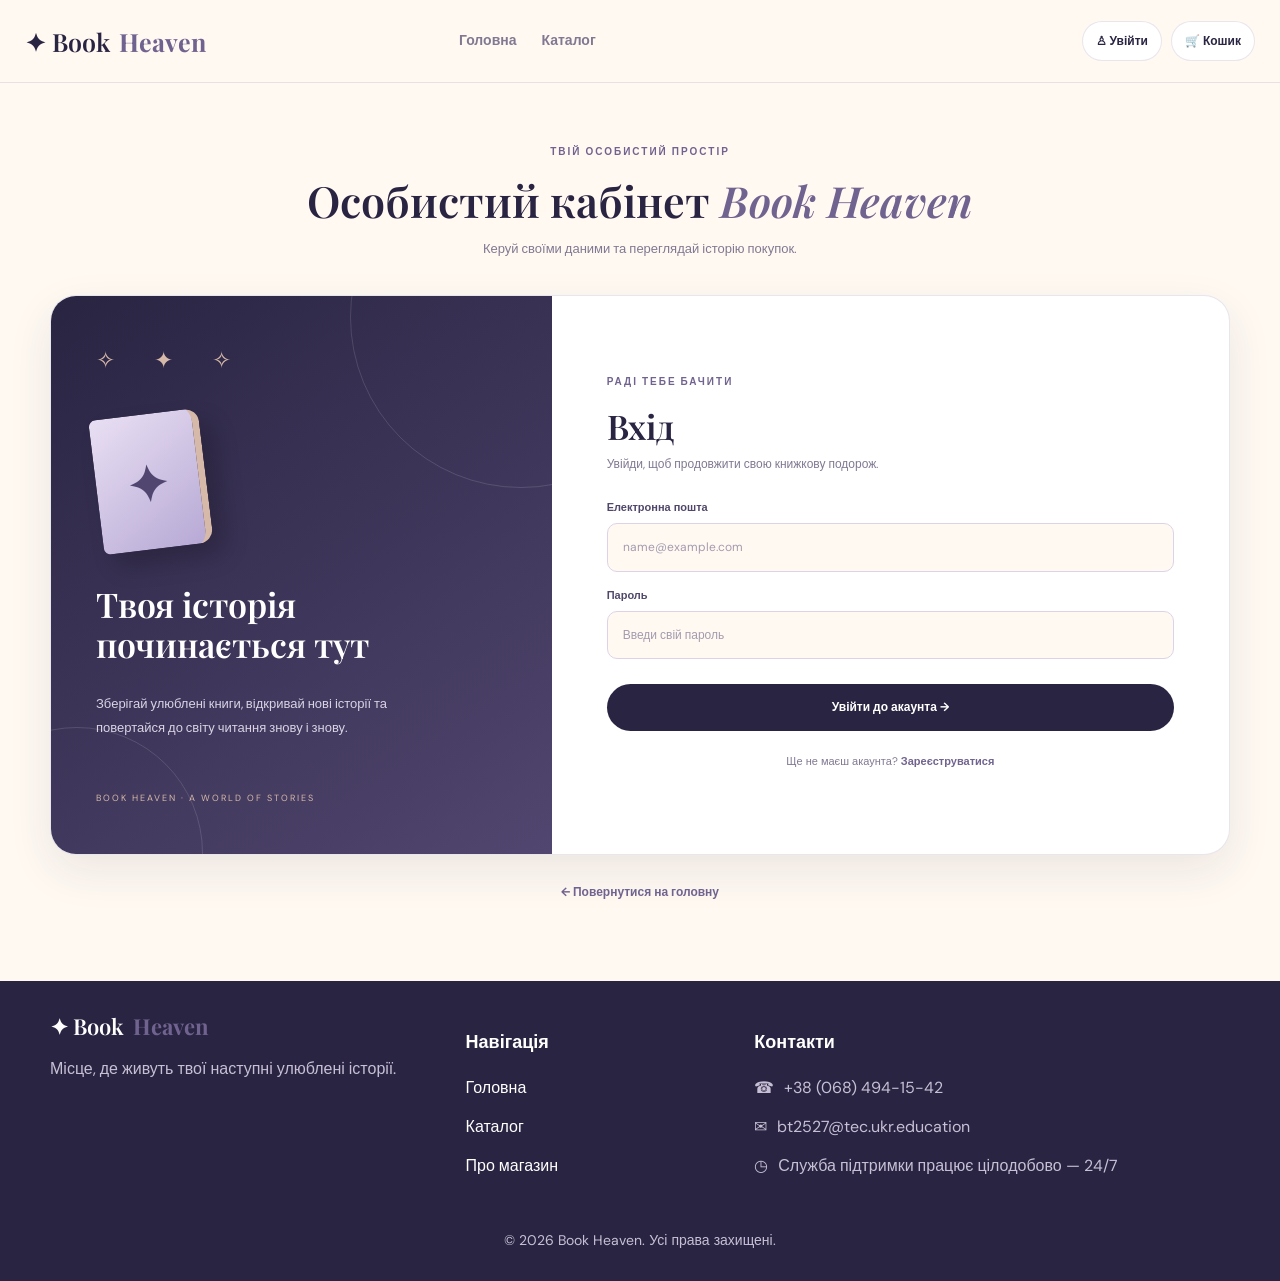
==== commit 5befce75: "Update account.html" ====
--- a/account.html
+++ b/account.html
@@ -29,14 +29,16 @@
 
 <main class="account-page">
 
+    <!-- ЗАГОЛОВОК -->
     <div class="account-heading">
         <span class="eyebrow">ТВІЙ ОСОБИСТИЙ ПРОСТІР</span>
-        <h1>Ласкаво просимо до <span>Book Heaven</span></h1>
-        <p>Увійди до свого акаунта або створи новий, щоб бути ближче до улюблених історій.</p>
+        <h1>Особистий кабінет <span>Book Heaven</span></h1>
+        <p>Керуй своїми даними та переглядай історію покупок.</p>
     </div>
 
     <section class="account-card" id="account-card">
 
+        <!-- ДЕКОРАТИВНА ЧАСТИНА -->
         <div class="account-decoration">
             <div class="account-decoration-stars">✧　✦　✧</div>
             <div class="account-decoration-book">✦</div>
@@ -53,19 +55,29 @@
             </div>
         </div>
 
+        <!-- ПРАВА ЧАСТИНА -->
         <div class="account-form-side">
 
+            <!-- ВХІД І РЕЄСТРАЦІЯ -->
             <div id="auth-section">
 
-                <span class="eyebrow" id="account-eyebrow">РАДІ ТЕБЕ БАЧИТИ</span>
+                <span class="eyebrow" id="account-eyebrow">
+                    РАДІ ТЕБЕ БАЧИТИ
+                </span>
+
                 <h2 id="account-title">Вхід</h2>
+
                 <p class="account-subtitle" id="account-subtitle">
                     Увійди, щоб продовжити свою книжкову подорож.
                 </p>
 
+                <!-- ФОРМА ВХОДУ -->
                 <form id="account-login-form">
 
-                    <label for="account-login-email">Електронна пошта</label>
+                    <label for="account-login-email">
+                        Електронна пошта
+                    </label>
+
                     <input
                         type="email"
                         id="account-login-email"
@@ -73,7 +85,10 @@
                         required
                     >
 
-                    <label for="account-login-password">Пароль</label>
+                    <label for="account-login-password">
+                        Пароль
+                    </label>
+
                     <input
                         type="password"
                         id="account-login-password"
@@ -94,9 +109,13 @@
 
                 </form>
 
+                <!-- ФОРМА РЕЄСТРАЦІЇ -->
                 <form id="account-register-form" hidden>
 
-                    <label for="account-register-name">Твоє ім'я</label>
+                    <label for="account-register-name">
+                        Твоє ім'я
+                    </label>
+
                     <input
                         type="text"
                         id="account-register-name"
@@ -104,7 +123,10 @@
                         required
                     >
 
-                    <label for="account-register-email">Електронна пошта</label>
+                    <label for="account-register-email">
+                        Електронна пошта
+                    </label>
+
                     <input
                         type="email"
                         id="account-register-email"
@@ -112,7 +134,10 @@
                         required
                     >
 
-                    <label for="account-register-password">Пароль</label>
+                    <label for="account-register-password">
+                        Пароль
+                    </label>
+
                     <input
                         type="password"
                         id="account-register-password"
@@ -121,7 +146,10 @@
                         required
                     >
 
-                    <label for="account-register-confirm">Повтори пароль</label>
+                    <label for="account-register-confirm">
+                        Повтори пароль
+                    </label>
+
                     <input
                         type="password"
                         id="account-register-confirm"
@@ -145,32 +173,187 @@
 
             </div>
 
+            <!-- ОСОБИСТИЙ КАБІНЕТ -->
             <div class="account-welcome" id="account-welcome" hidden>
+
                 <div class="account-welcome-icon">✦</div>
+
                 <span class="eyebrow">ТИ ВЖЕ З НАМИ</span>
-                <h2>Вітаємо, <span id="welcome-name"></span>!</h2>
+
+                <h2>
+                    Вітаємо, <span id="welcome-name"></span>!
+                </h2>
+
                 <p>
-                    Твій особистий простір Book Heaven готовий.
-                    Повертайся до каталогу та обирай наступну історію.
+                    Рада бачити тебе в особистому кабінеті Book Heaven.
+                    Тут ти можеш керувати своїми даними та замовленнями.
                 </p>
 
-                <a href="catalog.html" class="primary-button full-button">
-                    Перейти до каталогу →
-                </a>
-
-                <button class="account-logout" id="account-logout">
-                    Вийти з акаунта
-                </button>
+                <!-- НАВІГАЦІЯ КАБІНЕТУ -->
+                <div class="account-tabs">
+
+                    <button
+                        type="button"
+                        class="account-tab active"
+                        data-account-tab="profile"
+                    >
+                        ♙ Мій профіль
+                    </button>
+
+                    <button
+                        type="button"
+                        class="account-tab"
+                        data-account-tab="orders"
+                    >
+                        ♡ Мої замовлення
+                    </button>
+
+                </div>
+
+                <!-- ОСОБИСТІ ДАНІ -->
+                <section
+                    class="account-panel active"
+                    id="account-profile-panel"
+                    data-account-panel="profile"
+                >
+
+                    <div class="account-panel-heading">
+                        <h3>Особисті дані</h3>
+                        <p>Тут можна переглянути та змінити інформацію про себе.</p>
+                    </div>
+
+                    <form id="account-profile-form">
+
+                        <div class="account-profile-grid">
+
+                            <div class="account-field">
+                                <label for="profile-first-name">Ім'я</label>
+                                <input
+                                    type="text"
+                                    id="profile-first-name"
+                                    placeholder="Твоє ім'я"
+                                    required
+                                >
+                            </div>
+
+                            <div class="account-field">
+                                <label for="profile-last-name">Прізвище</label>
+                                <input
+                                    type="text"
+                                    id="profile-last-name"
+                                    placeholder="Твоє прізвище"
+                                >
+                            </div>
+
+                            <div class="account-field">
+                                <label for="profile-email">Електронна пошта</label>
+                                <input
+                                    type="email"
+                                    id="profile-email"
+                                    readonly
+                                >
+                            </div>
+
+                            <div class="account-field">
+                                <label for="profile-phone">Номер телефону</label>
+                                <input
+                                    type="tel"
+                                    id="profile-phone"
+                                    placeholder="+380..."
+                                >
+                            </div>
+
+                            <div class="account-field account-field-full">
+                                <label for="profile-city">Місто</label>
+                                <input
+                                    type="text"
+                                    id="profile-city"
+                                    placeholder="Введи своє місто"
+                                >
+                            </div>
+
+                            <div class="account-field account-field-full">
+                                <label for="profile-address">Адреса доставки</label>
+                                <input
+                                    type="text"
+                                    id="profile-address"
+                                    placeholder="Вулиця, будинок, квартира"
+                                >
+                            </div>
+
+                        </div>
+
+                        <button
+                            type="submit"
+                            class="primary-button full-button"
+                        >
+                            Зберегти зміни →
+                        </button>
+
+                        <p id="profile-save-message" class="account-save-message"></p>
+
+                    </form>
+
+                </section>
+
+                <!-- МОЇ ЗАМОВЛЕННЯ -->
+                <section
+                    class="account-panel"
+                    id="account-orders-panel"
+                    data-account-panel="orders"
+                    hidden
+                >
+
+                    <div class="account-panel-heading">
+                        <h3>Мої замовлення</h3>
+                        <p>Тут зберігається історія твоїх покупок у Book Heaven.</p>
+                    </div>
+
+                    <div id="account-orders-list">
+
+                        <div class="account-orders-empty">
+                            <div class="account-empty-icon">♡</div>
+
+                            <h4>Поки що замовлень немає</h4>
+
+                            <p>
+                                Саме час знайти свою наступну улюблену книгу!
+                            </p>
+
+                            <a href="catalog.html" class="primary-button">
+                                Перейти до каталогу →
+                            </a>
+                        </div>
+
+                    </div>
+
+                </section>
+
+                <!-- ДОДАТКОВІ КНОПКИ -->
+                <div class="account-dashboard-bottom">
+
+                    <a href="catalog.html" class="account-catalog-link">
+                        Перейти до каталогу →
+                    </a>
+
+                    <button
+                        type="button"
+                        class="account-logout"
+                        id="account-logout"
+                    >
+                        Вийти з акаунта
+                    </button>
+
+                </div>
+
             </div>
-
-            <p class="account-demo-note">
-                
-            </p>
 
         </div>
     </section>
 
-    <a href="index.html" class="account-back">← Повернутися на головну</a>
+    <a href="index.html" class="account-back">
+        ← Повернутися на головну
+    </a>
 
 </main>
 
@@ -181,3 +364,4 @@
 
 </body>
 </html>
+
--- a/css/style.css
+++ b/css/style.css
@@ -3635,3 +3635,450 @@
 .copyright {
     font-size: 14px;
 }
+
+/* ==========================================
+   ОСОБИСТИЙ КАБІНЕТ BOOK HEAVEN
+========================================== */
+
+/* Основний блок кабінету */
+
+.account-welcome {
+    text-align: center;
+    width: 100%;
+}
+
+.account-welcome > h2 {
+    font-family: "Playfair Display", Georgia, serif;
+    font-size: 29px;
+    color: var(--night);
+}
+
+.account-welcome > p {
+    max-width: 520px;
+    margin: 12px auto 25px;
+    color: var(--muted);
+    font-size: 12px;
+    line-height: 1.8;
+}
+
+/* Вкладки */
+
+.account-tabs {
+    display: grid;
+    grid-template-columns: 1fr 1fr;
+    gap: 10px;
+    margin: 30px 0 25px;
+    padding: 6px;
+    background: #F5F0F8;
+    border: 1px solid var(--line);
+    border-radius: 14px;
+}
+
+.account-tab {
+    min-height: 45px;
+    padding: 11px 15px;
+    border: none;
+    border-radius: 10px;
+    background: transparent;
+    color: var(--muted);
+    font-family: inherit;
+    font-size: 12px;
+    font-weight: 700;
+    cursor: pointer;
+    transition: .25s ease;
+}
+
+.account-tab:hover {
+    color: var(--lavender);
+    background: rgba(255,255,255,.65);
+}
+
+.account-tab.active {
+    background: #fff;
+    color: var(--lavender);
+    box-shadow: 0 3px 12px rgba(41,36,66,.08);
+}
+
+/* Панелі кабінету */
+
+.account-panel {
+    padding: 25px;
+    border: 1px solid var(--line);
+    border-radius: 17px;
+    background: #FFFCFA;
+    text-align: left;
+    animation: accountPanelAppear .3s ease;
+}
+
+.account-panel[hidden] {
+    display: none !important;
+}
+
+@keyframes accountPanelAppear {
+    from {
+        opacity: 0;
+        transform: translateY(7px);
+    }
+
+    to {
+        opacity: 1;
+        transform: translateY(0);
+    }
+}
+
+/* Заголовки панелей */
+
+.account-panel-heading {
+    margin-bottom: 23px;
+}
+
+.account-panel-heading h3 {
+    margin: 0 0 7px;
+    color: var(--night);
+    font-family: "Playfair Display", Georgia, serif;
+    font-size: 23px;
+}
+
+.account-panel-heading p {
+    margin: 0;
+    color: var(--muted);
+    font-size: 11px;
+    line-height: 1.6;
+}
+
+/* Сітка особистих даних */
+
+.account-profile-grid {
+    display: grid;
+    grid-template-columns: 1fr 1fr;
+    gap: 17px;
+    margin-bottom: 22px;
+}
+
+.account-field {
+    display: flex;
+    flex-direction: column;
+    gap: 8px;
+    min-width: 0;
+}
+
+.account-field-full {
+    grid-column: 1 / -1;
+}
+
+.account-field label {
+    color: var(--night);
+    font-size: 11px;
+    font-weight: 700;
+}
+
+.account-field input {
+    width: 100%;
+    min-width: 0;
+    min-height: 43px;
+    padding: 11px 13px;
+    border: 1px solid var(--line);
+    border-radius: 10px;
+    outline: none;
+    background: #fff;
+    color: var(--night);
+    font-family: inherit;
+    font-size: 12px;
+    transition: .25s ease;
+}
+
+.account-field input:focus {
+    border-color: var(--lilac);
+    box-shadow: 0 0 0 3px rgba(183,169,213,.16);
+}
+
+.account-field input::placeholder {
+    color: #B2AABA;
+}
+
+.account-field input[readonly] {
+    background: #F2EEF5;
+    color: var(--muted);
+    cursor: not-allowed;
+}
+
+/* Кнопка збереження */
+
+#account-profile-form .primary-button {
+    width: 100%;
+    min-height: 46px;
+    margin-top: 5px;
+    border: none;
+    border-radius: 10px;
+    cursor: pointer;
+}
+
+.account-save-message {
+    min-height: 17px;
+    margin: 12px 0 0;
+    color: #64866D;
+    font-size: 11px;
+    font-weight: 700;
+    text-align: center;
+}
+
+/* ==========================================
+   МОЇ ЗАМОВЛЕННЯ
+========================================== */
+
+.account-orders-empty {
+    padding: 35px 15px;
+    border: 1px dashed rgba(113,99,143,.25);
+    border-radius: 14px;
+    background: #fff;
+    text-align: center;
+}
+
+.account-empty-icon {
+    margin-bottom: 12px;
+    color: var(--lilac);
+    font-size: 43px;
+}
+
+.account-orders-empty h4 {
+    margin: 0 0 10px;
+    color: var(--night);
+    font-family: "Playfair Display", Georgia, serif;
+    font-size: 20px;
+}
+
+.account-orders-empty p {
+    margin: 0 0 20px;
+    color: var(--muted);
+    font-size: 11px;
+    line-height: 1.6;
+}
+
+.account-orders-empty .primary-button {
+    display: inline-flex;
+    justify-content: center;
+    align-items: center;
+    padding: 12px 20px;
+    border-radius: 10px;
+    text-decoration: none;
+}
+
+/* Картка замовлення */
+
+.account-order-card {
+    margin-bottom: 16px;
+    padding: 20px;
+    border: 1px solid var(--line);
+    border-radius: 14px;
+    background: #fff;
+    transition: .25s ease;
+}
+
+.account-order-card:last-child {
+    margin-bottom: 0;
+}
+
+.account-order-card:hover {
+    border-color: var(--lilac);
+    box-shadow: 0 8px 22px rgba(41,36,66,.06);
+}
+
+/* Верхня частина замовлення */
+
+.account-order-top {
+    display: flex;
+    align-items: center;
+    justify-content: space-between;
+    gap: 12px;
+    margin-bottom: 10px;
+}
+
+.account-order-label {
+    color: var(--muted);
+    font-size: 9px;
+    font-weight: 700;
+    letter-spacing: 1.3px;
+}
+
+.account-order-top h4 {
+    margin: 5px 0 0;
+    color: var(--night);
+    font-family: "Playfair Display", Georgia, serif;
+    font-size: 19px;
+}
+
+.account-order-status {
+    display: inline-block;
+    padding: 7px 11px;
+    border-radius: 30px;
+    background: #EDF3EA;
+    color: #64866D;
+    font-size: 9px;
+    font-weight: 700;
+    text-align: center;
+}
+
+.account-order-date {
+    margin: 0 0 15px;
+    color: var(--muted);
+    font-size: 10px;
+}
+
+/* Товари в замовленні */
+
+.account-order-products {
+    padding: 13px 0;
+    border-top: 1px solid var(--line);
+    border-bottom: 1px solid var(--line);
+}
+
+.account-order-product {
+    display: flex;
+    justify-content: space-between;
+    align-items: flex-start;
+    gap: 12px;
+    padding: 7px 0;
+    color: var(--muted);
+    font-size: 11px;
+    line-height: 1.5;
+}
+
+.account-order-product strong {
+    flex-shrink: 0;
+    color: var(--night);
+    font-size: 11px;
+}
+
+.account-order-old {
+    margin: 0;
+    color: var(--muted);
+    font-size: 11px;
+}
+
+/* Підсумок замовлення */
+
+.account-order-bottom {
+    display: flex;
+    justify-content: space-between;
+    align-items: center;
+    gap: 12px;
+    padding-top: 14px;
+    color: var(--muted);
+    font-size: 11px;
+}
+
+.account-order-bottom strong {
+    color: var(--lavender);
+    font-size: 16px;
+}
+
+/* Нижня частина кабінету */
+
+.account-dashboard-bottom {
+    display: flex;
+    flex-direction: column;
+    align-items: center;
+    gap: 13px;
+    margin-top: 24px;
+}
+
+.account-catalog-link {
+    color: var(--lavender);
+    font-size: 12px;
+    font-weight: 700;
+    text-decoration: none;
+    transition: .2s ease;
+}
+
+.account-catalog-link:hover {
+    color: var(--night);
+}
+
+.account-dashboard-bottom .account-logout {
+    margin: 0;
+}
+
+/* ==========================================
+   АДАПТАЦІЯ ДЛЯ ПЛАНШЕТІВ
+========================================== */
+
+@media (max-width: 800px) {
+    .account-welcome {
+        width: 100%;
+    }
+
+    .account-panel {
+        padding: 22px;
+    }
+}
+
+/* ==========================================
+   АДАПТАЦІЯ ДЛЯ ТЕЛЕФОНІВ
+========================================== */
+
+@media (max-width: 550px) {
+
+    .account-tabs {
+        gap: 5px;
+        margin: 22px 0;
+    }
+
+    .account-tab {
+        padding: 10px 5px;
+        font-size: 10px;
+    }
+
+    .account-panel {
+        padding: 17px 13px;
+    }
+
+    .account-panel-heading h3 {
+        font-size: 21px;
+    }
+
+    .account-profile-grid {
+        grid-template-columns: 1fr;
+        gap: 14px;
+    }
+
+    .account-field-full {
+        grid-column: auto;
+    }
+
+    .account-field input {
+        min-height: 42px;
+    }
+
+    .account-order-card {
+        padding: 15px 12px;
+    }
+
+    .account-order-top h4 {
+        font-size: 17px;
+    }
+
+    .account-order-status {
+        padding: 6px 8px;
+        font-size: 8px;
+    }
+
+    .account-order-product {
+        font-size: 10px;
+    }
+
+    .account-order-product strong {
+        font-size: 10px;
+    }
+
+    .account-order-bottom strong {
+        font-size: 14px;
+    }
+
+    .account-welcome > h2 {
+        font-size: 25px;
+    }
+
+    .account-dashboard-bottom {
+        margin-top: 20px;
+    }
+}
